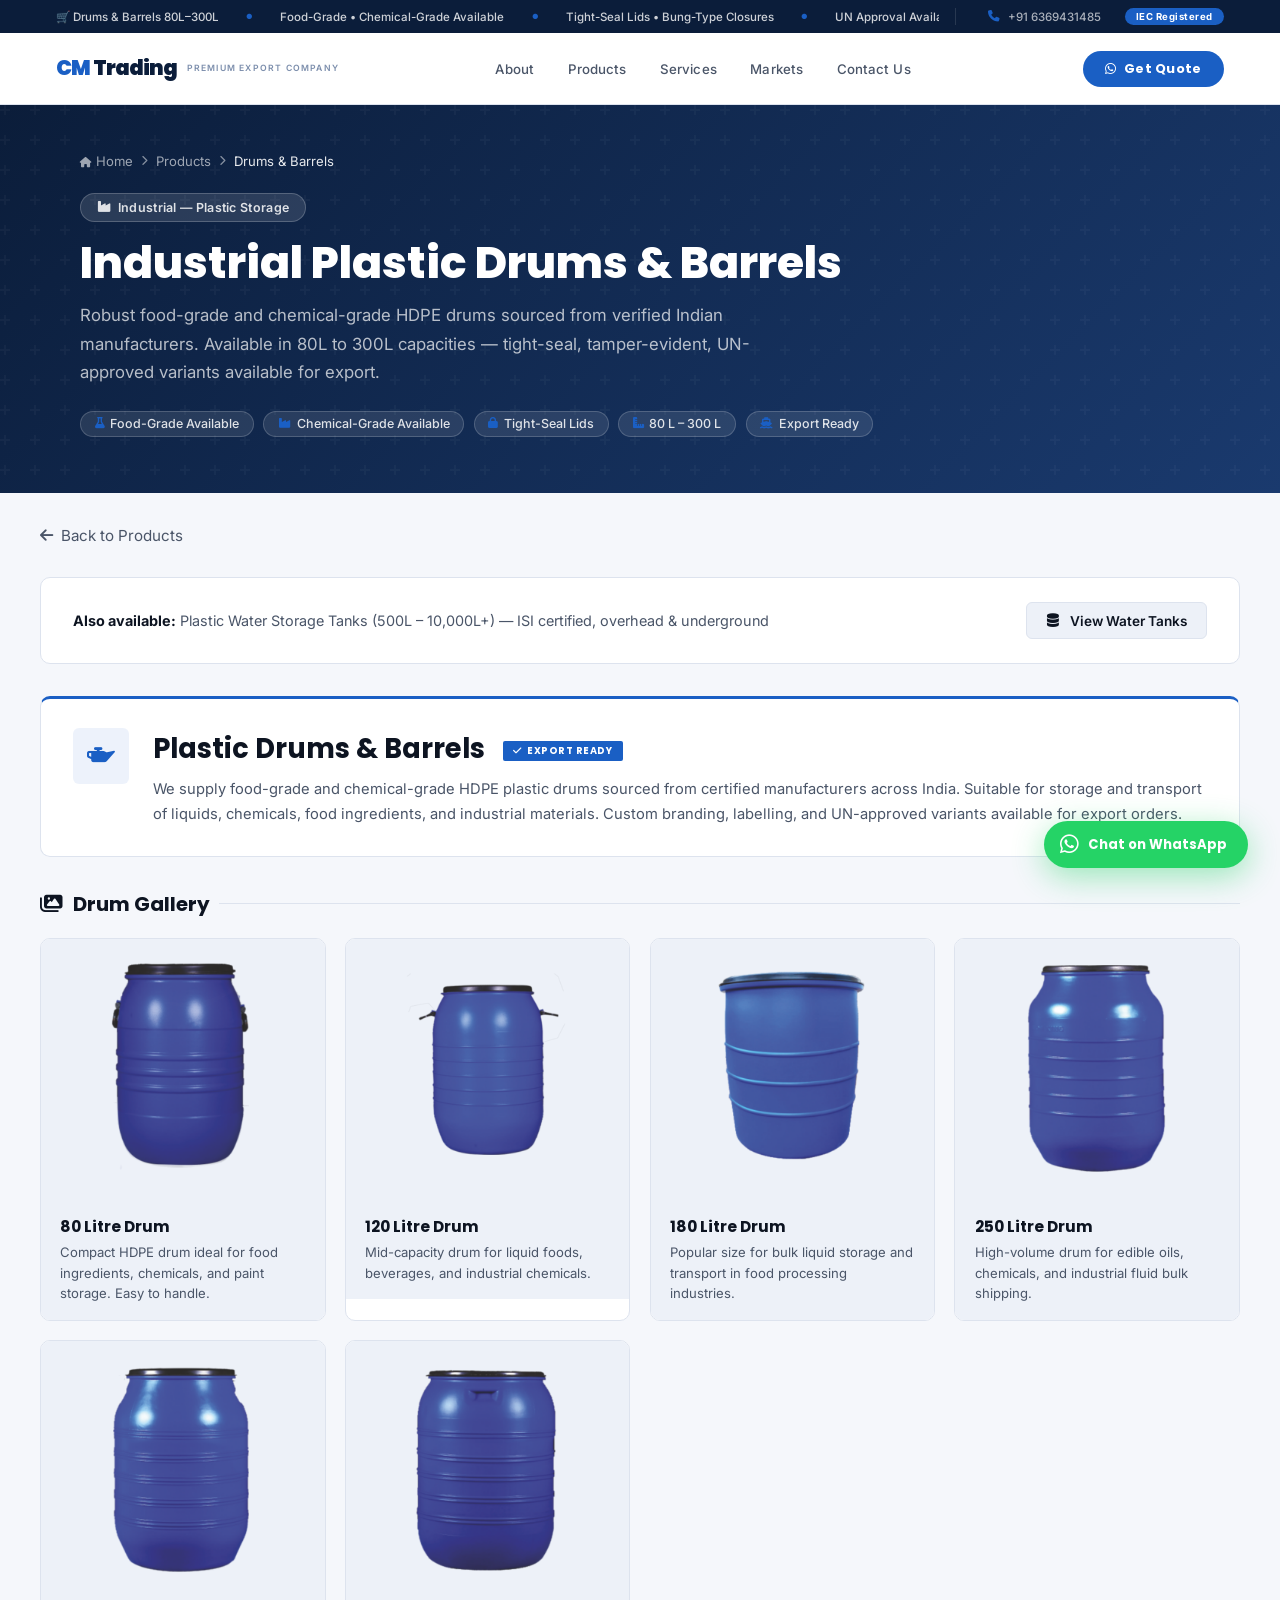
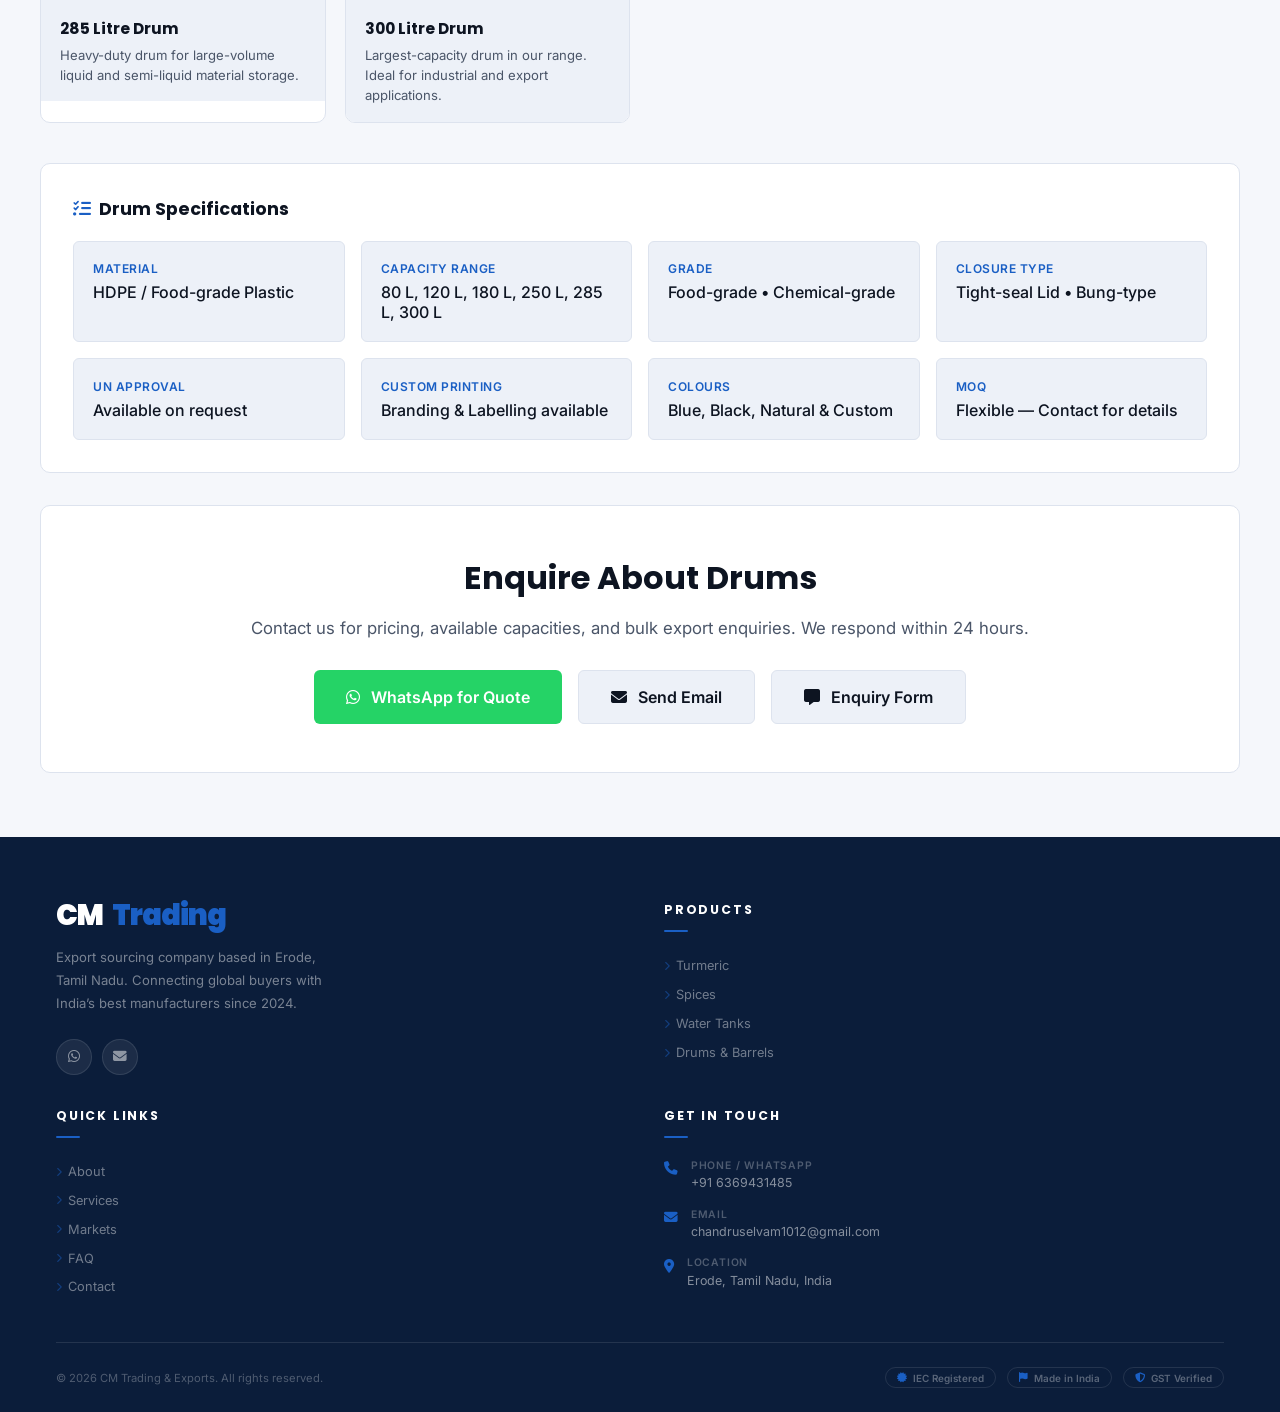
==== pages/drums.html @ 0c6bbfa0 "Add separate tanks.html and drums.html pages; fix product card navigation" ====
<!DOCTYPE html>
<html lang="en">
<head>
    <meta charset="UTF-8">
    <meta name="viewport" content="width=device-width, initial-scale=1.0">
    <title>Industrial Plastic Drums &amp; Barrels — CM Trading &amp; Exports</title>
    <meta name="description" content="Industrial plastic drums and barrels from India. Food-grade and chemical-grade HDPE drums, 80L to 300L. Tight-seal lids, custom branding, bulk export.">
    <meta name="keywords" content="plastic drums india, industrial barrels export, food grade drums, HDPE drums india, 200 litre drum, plastic barrel export">
    <meta name="robots" content="index, follow">
    <link rel="canonical" href="https://exports-portfolio.vercel.app/pages/drums.html">
    <meta property="og:type" content="product">
    <meta property="og:title" content="Industrial Plastic Drums &amp; Barrels — CM Trading &amp; Exports">
    <meta property="og:description" content="Food-grade and chemical-grade plastic drums 80L–300L. Tight-seal, UN-approved available. Bulk export from India.">
    <link rel="icon" type="image/svg+xml" href="../assets/icons/favicon.svg">
    <link rel="manifest" href="../config/manifest.json">
    <link rel="stylesheet" href="../css/style.css">
    <link rel="preconnect" href="https://fonts.googleapis.com">
    <link rel="preconnect" href="https://fonts.gstatic.com" crossorigin>
    <link href="https://fonts.googleapis.com/css2?family=Poppins:wght@300;400;500;600;700;800;900&family=Inter:wght@300;400;500;600&display=swap" rel="stylesheet">
    <link rel="stylesheet" href="https://cdnjs.cloudflare.com/ajax/libs/font-awesome/6.4.0/css/all.min.css">
    <meta name="theme-color" content="#0B1D3A">
    <link rel="stylesheet" href="../css/product-page.css">
    <style>
        .product-page{min-height:100vh;background:var(--bg);padding:2rem}
        .product-content{max-width:1200px;margin:0 auto}
        .back-link{display:inline-flex;align-items:center;gap:.5rem;color:var(--grey-1);text-decoration:none;font-size:.95rem;margin-bottom:2rem;transition:color .2s}
        .back-link:hover{color:var(--saffron);transform:translateX(-5px)}
        .product-section-header{display:flex;align-items:flex-start;gap:1.5rem;margin-bottom:2rem;padding:1.8rem 2rem;background:var(--bg-card);border:1px solid var(--border);border-top:3px solid var(--saffron);border-radius:var(--radius)}
        .psh-icon{width:56px;height:56px;background:var(--saffron-soft);border-radius:var(--radius-sm);display:flex;align-items:center;justify-content:center;font-size:1.4rem;color:var(--saffron);flex-shrink:0}
        .psh-body h2{font-family:var(--font-head);font-size:1.7rem;font-weight:700;color:var(--dark);margin-bottom:.4rem}
        .psh-body p{color:var(--grey-1);font-size:.92rem;line-height:1.7;margin:0}
        .psh-badge{display:inline-flex;align-items:center;gap:.35rem;background:var(--saffron);color:#fff;font-size:.6rem;font-weight:700;padding:.2rem .65rem;border-radius:2px;text-transform:uppercase;letter-spacing:.5px;margin-left:.75rem;vertical-align:middle}
        .gallery-title{font-family:var(--font-head);font-size:1.25rem;font-weight:700;color:var(--dark);margin-bottom:1.2rem;display:flex;align-items:center;gap:.6rem}
        .gallery-title::after{content:'';flex:1;height:1px;background:var(--border)}
        .gallery-grid{display:grid;grid-template-columns:repeat(auto-fill,minmax(260px,1fr));gap:1.2rem;margin-bottom:2.5rem}
        .gallery-item{background:var(--bg-card);border:1px solid var(--border);border-radius:var(--radius);overflow:hidden;transition:transform .2s,border-color .2s,box-shadow .2s}
        .gallery-item:hover{transform:translateY(-5px);border-color:var(--saffron);box-shadow:0 10px 30px rgba(26,95,196,.1)}
        .gallery-item img{width:100%;height:260px;object-fit:contain;display:block;background:var(--bg-alt);padding:1rem}
        .gallery-caption{padding:1rem 1.2rem;background:var(--bg-alt)}
        .gallery-caption h3{font-family:var(--font-head);font-size:.97rem;color:var(--dark);margin-bottom:.3rem}
        .gallery-caption p{color:var(--grey-1);font-size:.82rem;line-height:1.55}
        .product-specifications{background:var(--bg-card);border:1px solid var(--border);border-radius:var(--radius);padding:2rem;margin-bottom:2rem}
        .product-specifications h3{font-family:var(--font-head);font-size:1.1rem;font-weight:700;color:var(--dark);margin-bottom:1.2rem;display:flex;align-items:center;gap:.5rem}
        .product-specifications h3 i{color:var(--saffron)}
        .specs-grid{display:grid;grid-template-columns:repeat(auto-fit,minmax(220px,1fr));gap:1rem}
        .spec-item{background:var(--bg-alt);padding:1.2rem;border-radius:var(--radius-sm);border:1px solid var(--border)}
        .spec-item h4{color:var(--saffron);font-size:.75rem;text-transform:uppercase;letter-spacing:.5px;margin-bottom:.4rem;font-weight:600}
        .spec-item p{color:var(--dark);font-size:1rem;font-weight:500}
        .cta-section{text-align:center;padding:3rem 2rem;background:var(--bg-card);border:1px solid var(--border);border-radius:var(--radius);margin-bottom:2rem}
        .cta-section h2{font-family:var(--font-head);font-size:2rem;color:var(--dark);margin-bottom:1rem}
        .cta-section p{color:var(--grey-1);font-size:1.05rem;margin-bottom:2rem}
        .cta-buttons{display:flex;gap:1rem;justify-content:center;flex-wrap:wrap}
        .cta-btn{display:inline-flex;align-items:center;gap:.7rem;padding:1rem 2rem;border-radius:var(--radius-sm);font-weight:600;text-decoration:none;transition:all .2s;font-size:1rem}
        .cta-btn-primary{background:var(--wa-green);color:#fff}
        .cta-btn-primary:hover{background:#1eb553;transform:translateY(-2px);box-shadow:0 10px 25px rgba(37,211,102,.3)}
        .cta-btn-secondary{background:var(--bg-alt);color:var(--dark);border:1px solid var(--border)}
        .cta-btn-secondary:hover{border-color:var(--saffron);color:var(--saffron);transform:translateY(-2px)}
        .also-see{background:var(--bg-card);border:1px solid var(--border);border-radius:var(--radius);padding:1.5rem 2rem;margin-bottom:2rem;display:flex;align-items:center;justify-content:space-between;gap:1rem;flex-wrap:wrap}
        .also-see p{margin:0;color:var(--grey-1);font-size:.9rem}
        .also-see strong{color:var(--dark)}
        @media(max-width:768px){.product-page{padding:1.5rem}.gallery-grid{grid-template-columns:1fr 1fr}.product-section-header{flex-direction:column;gap:1rem;padding:1.4rem}.psh-body h2{font-size:1.4rem}.cta-buttons{flex-direction:column}.cta-btn{justify-content:center}}
        @media(max-width:480px){.product-page{padding:1rem}.gallery-grid{grid-template-columns:1fr}}
    </style>
</head>
<body>
    <!-- ANNOUNCEMENT BAR -->
    <div class="announce-bar">
        <div class="announce-ticker">
            <div class="announce-ticker-inner">
                <span>&#128722; Drums &amp; Barrels 80L&ndash;300L</span><span class="announce-dot">&#9679;</span>
                <span>Food-Grade &bull; Chemical-Grade Available</span><span class="announce-dot">&#9679;</span>
                <span>Tight-Seal Lids &bull; Bung-Type Closures</span><span class="announce-dot">&#9679;</span>
                <span>UN Approval Available</span><span class="announce-dot">&#9679;</span>
                <span>Custom Branding &bull; Bulk Export</span><span class="announce-dot">&#9679;</span>
                <span>Flexible MOQ</span><span class="announce-dot">&#9679;</span>
                <span>&#128722; Drums &amp; Barrels 80L&ndash;300L</span><span class="announce-dot">&#9679;</span>
                <span>Food-Grade &bull; Chemical-Grade Available</span><span class="announce-dot">&#9679;</span>
                <span>Tight-Seal Lids &bull; Bung-Type Closures</span><span class="announce-dot">&#9679;</span>
                <span>UN Approval Available</span><span class="announce-dot">&#9679;</span>
                <span>Custom Branding &bull; Bulk Export</span><span class="announce-dot">&#9679;</span>
                <span>Flexible MOQ</span><span class="announce-dot">&#9679;</span>
            </div>
        </div>
        <div class="announce-right">
            <span class="announce-contact"><i class="fas fa-phone"></i> +91 6369431485</span>
            <span class="announce-iec">IEC Registered</span>
        </div>
    </div>

    <!-- SITE HEADER -->
    <header class="site-header" id="siteHeader">
        <a href="../index.html" class="header-logo">
            <div class="logo-mark">
                <span class="logo-text-main">CM</span><span class="logo-text-accent">&nbsp;Trading</span>
            </div>
            <span class="logo-tag">Premium Export Company</span>
        </a>
        <nav class="header-nav">
            <a href="../index.html#about">About</a>
            <a href="../index.html#products" class="active">Products</a>
            <a href="../index.html#services">Services</a>
            <a href="../index.html#markets">Markets</a>
            <a href="../index.html#contact">Contact Us</a>
        </nav>
        <div style="display:flex;align-items:center;gap:.75rem">
            <a href="https://wa.me/916369431485" target="_blank" rel="noopener" class="header-cta">
                <i class="fab fa-whatsapp"></i> Get Quote
            </a>
            <button class="mobile-nav-toggle" id="mobileNavToggle" aria-label="Toggle navigation">
                <span></span><span></span><span></span>
            </button>
        </div>
    </header>
    <nav class="mobile-nav-drawer" id="mobileNavDrawer">
        <a href="../index.html#about">About</a>
        <a href="../index.html#products">Products</a>
        <a href="../index.html#services">Services</a>
        <a href="../index.html#markets">Markets</a>
        <a href="../index.html#contact">Contact Us</a>
    </nav>

    <!-- PAGE HEADER BANNER -->
    <div class="pp-header">
        <div class="pp-breadcrumb">
            <a href="../index.html"><i class="fas fa-home"></i> Home</a>
            <i class="fas fa-chevron-right"></i>
            <a href="../index.html#products">Products</a>
            <i class="fas fa-chevron-right"></i>
            <span>Drums &amp; Barrels</span>
        </div>
        <div class="pp-hero-inner">
            <div class="pp-category-tag"><i class="fas fa-industry"></i> Industrial &mdash; Plastic Storage</div>
            <h1 class="pp-title">Industrial Plastic Drums &amp; Barrels</h1>
            <p class="pp-subtitle">Robust food-grade and chemical-grade HDPE drums sourced from verified Indian manufacturers. Available in 80L to 300L capacities &mdash; tight-seal, tamper-evident, UN-approved variants available for export.</p>
            <div class="pp-meta-row">
                <span class="pp-meta-chip"><i class="fas fa-flask"></i> Food-Grade Available</span>
                <span class="pp-meta-chip"><i class="fas fa-industry"></i> Chemical-Grade Available</span>
                <span class="pp-meta-chip"><i class="fas fa-lock"></i> Tight-Seal Lids</span>
                <span class="pp-meta-chip"><i class="fas fa-ruler-combined"></i> 80 L &ndash; 300 L</span>
                <span class="pp-meta-chip"><i class="fas fa-ship"></i> Export Ready</span>
            </div>
        </div>
    </div>

    <div class="product-page">
        <div class="product-content">

            <a href="../index.html#products" class="back-link">
                <i class="fas fa-arrow-left"></i> Back to Products
            </a>

            <!-- Also see Tanks -->
            <div class="also-see">
                <p><strong>Also available:</strong> Plastic Water Storage Tanks (500L &ndash; 10,000L+) &mdash; ISI certified, overhead &amp; underground</p>
                <a href="tanks.html" class="cta-btn cta-btn-secondary" style="padding:.6rem 1.2rem;font-size:.85rem">
                    <i class="fas fa-database"></i> View Water Tanks
                </a>
            </div>

            <div class="product-section-header">
                <div class="psh-icon"><i class="fas fa-oil-can"></i></div>
                <div class="psh-body">
                    <h2>Plastic Drums &amp; Barrels <span class="psh-badge"><i class="fas fa-check"></i> Export Ready</span></h2>
                    <p>We supply food-grade and chemical-grade HDPE plastic drums sourced from certified manufacturers across India. Suitable for storage and transport of liquids, chemicals, food ingredients, and industrial materials. Custom branding, labelling, and UN-approved variants available for export orders.</p>
                </div>
            </div>

            <h3 class="gallery-title"><i class="fas fa-images"></i> Drum Gallery</h3>
            <div class="gallery-grid">
                <div class="gallery-item">
                    <img src="../images/Drums%20%26%20Tanks/Drums%20%26%20Barrels/80ltr%20d.png" alt="80 Litre Plastic Drum" loading="lazy">
                    <div class="gallery-caption">
                        <h3>80 Litre Drum</h3>
                        <p>Compact HDPE drum ideal for food ingredients, chemicals, and paint storage. Easy to handle.</p>
                    </div>
                </div>
                <div class="gallery-item">
                    <img src="../images/Drums%20%26%20Tanks/Drums%20%26%20Barrels/120%20ltr%20d.png" alt="120 Litre Plastic Drum" loading="lazy">
                    <div class="gallery-caption">
                        <h3>120 Litre Drum</h3>
                        <p>Mid-capacity drum for liquid foods, beverages, and industrial chemicals.</p>
                    </div>
                </div>
                <div class="gallery-item">
                    <img src="../images/Drums%20%26%20Tanks/Drums%20%26%20Barrels/180%20ltr%20d.png" alt="180 Litre Plastic Drum" loading="lazy">
                    <div class="gallery-caption">
                        <h3>180 Litre Drum</h3>
                        <p>Popular size for bulk liquid storage and transport in food processing industries.</p>
                    </div>
                </div>
                <div class="gallery-item">
                    <img src="../images/Drums%20%26%20Tanks/Drums%20%26%20Barrels/250%20ltr%20drum.png" alt="250 Litre Plastic Drum" loading="lazy">
                    <div class="gallery-caption">
                        <h3>250 Litre Drum</h3>
                        <p>High-volume drum for edible oils, chemicals, and industrial fluid bulk shipping.</p>
                    </div>
                </div>
                <div class="gallery-item">
                    <img src="../images/Drums%20%26%20Tanks/Drums%20%26%20Barrels/285%20ltr%20d.png" alt="285 Litre Plastic Drum" loading="lazy">
                    <div class="gallery-caption">
                        <h3>285 Litre Drum</h3>
                        <p>Heavy-duty drum for large-volume liquid and semi-liquid material storage.</p>
                    </div>
                </div>
                <div class="gallery-item">
                    <img src="../images/Drums%20%26%20Tanks/Drums%20%26%20Barrels/300%20ltr%20d.png" alt="300 Litre Plastic Drum" loading="lazy">
                    <div class="gallery-caption">
                        <h3>300 Litre Drum</h3>
                        <p>Largest-capacity drum in our range. Ideal for industrial and export applications.</p>
                    </div>
                </div>
            </div>

            <div class="product-specifications">
                <h3><i class="fas fa-list-check"></i> Drum Specifications</h3>
                <div class="specs-grid">
                    <div class="spec-item"><h4>Material</h4><p>HDPE / Food-grade Plastic</p></div>
                    <div class="spec-item"><h4>Capacity Range</h4><p>80 L, 120 L, 180 L, 250 L, 285 L, 300 L</p></div>
                    <div class="spec-item"><h4>Grade</h4><p>Food-grade &bull; Chemical-grade</p></div>
                    <div class="spec-item"><h4>Closure Type</h4><p>Tight-seal Lid &bull; Bung-type</p></div>
                    <div class="spec-item"><h4>UN Approval</h4><p>Available on request</p></div>
                    <div class="spec-item"><h4>Custom Printing</h4><p>Branding &amp; Labelling available</p></div>
                    <div class="spec-item"><h4>Colours</h4><p>Blue, Black, Natural &amp; Custom</p></div>
                    <div class="spec-item"><h4>MOQ</h4><p>Flexible &mdash; Contact for details</p></div>
                </div>
            </div>

            <div class="cta-section">
                <h2>Enquire About Drums</h2>
                <p>Contact us for pricing, available capacities, and bulk export enquiries. We respond within 24 hours.</p>
                <div class="cta-buttons">
                    <a href="https://wa.me/916369431485?text=Hi%2C%20I%20am%20interested%20in%20Plastic%20Drums%20%26%20Barrels.%20Please%20share%20pricing%20and%20details." target="_blank" rel="noopener" class="cta-btn cta-btn-primary">
                        <i class="fab fa-whatsapp"></i> WhatsApp for Quote
                    </a>
                    <a href="mailto:chandruselvam1012@gmail.com?subject=Drums%20%26%20Barrels%20Enquiry%20-%20CM%20Trading" class="cta-btn cta-btn-secondary">
                        <i class="fas fa-envelope"></i> Send Email
                    </a>
                    <a href="../index.html#contact" class="cta-btn cta-btn-secondary">
                        <i class="fas fa-comment-alt"></i> Enquiry Form
                    </a>
                </div>
            </div>

        </div>
    </div>

    <!-- FOOTER -->
    <footer class="main-footer">
        <div class="footer-top">
            <div class="footer-brand">
                <div class="footer-logo-mark"><span class="footer-logo-main">CM</span><span class="footer-logo-accent">&nbsp;Trading</span></div>
                <p class="footer-tagline">Export sourcing company based in Erode, Tamil Nadu. Connecting global buyers with India&rsquo;s best manufacturers since 2024.</p>
                <div class="footer-social">
                    <a href="https://wa.me/916369431485" target="_blank" rel="noopener" aria-label="WhatsApp"><i class="fab fa-whatsapp"></i></a>
                    <a href="mailto:chandruselvam1012@gmail.com" aria-label="Email"><i class="fas fa-envelope"></i></a>
                </div>
            </div>
            <div class="footer-col">
                <h5>Products</h5>
                <ul>
                    <li><a href="turmeric.html"><i class="fas fa-chevron-right"></i> Turmeric</a></li>
                    <li><a href="spices.html"><i class="fas fa-chevron-right"></i> Spices</a></li>
                    <li><a href="tanks.html"><i class="fas fa-chevron-right"></i> Water Tanks</a></li>
                    <li><a href="drums.html"><i class="fas fa-chevron-right"></i> Drums &amp; Barrels</a></li>
                </ul>
            </div>
            <div class="footer-col">
                <h5>Quick Links</h5>
                <ul>
                    <li><a href="../index.html#about"><i class="fas fa-chevron-right"></i> About</a></li>
                    <li><a href="../index.html#services"><i class="fas fa-chevron-right"></i> Services</a></li>
                    <li><a href="../index.html#markets"><i class="fas fa-chevron-right"></i> Markets</a></li>
                    <li><a href="../index.html#faq"><i class="fas fa-chevron-right"></i> FAQ</a></li>
                    <li><a href="../index.html#contact"><i class="fas fa-chevron-right"></i> Contact</a></li>
                </ul>
            </div>
            <div class="footer-col">
                <h5>Get In Touch</h5>
                <div class="footer-contact-list">
                    <div class="footer-contact-item"><i class="fas fa-phone"></i><div><span>Phone / WhatsApp</span><a href="tel:+916369431485">+91 6369431485</a></div></div>
                    <div class="footer-contact-item"><i class="fas fa-envelope"></i><div><span>Email</span><a href="mailto:chandruselvam1012@gmail.com">chandruselvam1012@gmail.com</a></div></div>
                    <div class="footer-contact-item"><i class="fas fa-map-marker-alt"></i><div><span>Location</span><p>Erode, Tamil Nadu, India</p></div></div>
                </div>
            </div>
        </div>
        <div class="footer-bottom">
            <p class="footer-copy">&copy; 2026 CM Trading &amp; Exports. All rights reserved.</p>
            <div class="footer-badges">
                <span class="footer-badge"><i class="fas fa-certificate"></i> IEC Registered</span>
                <span class="footer-badge"><i class="fas fa-flag"></i> Made in India</span>
                <span class="footer-badge"><i class="fas fa-shield-alt"></i> GST Verified</span>
            </div>
        </div>
    </footer>

    <a href="https://wa.me/916369431485" class="wa-float" target="_blank" rel="noopener" aria-label="Chat on WhatsApp">
        <i class="fab fa-whatsapp"></i><span>Chat on WhatsApp</span>
    </a>
    <script src="../js/script.js"></script>
</body>
</html>
---- css/style.css ----
/*
   PROFESSIONAL EXPORTS THEME — CM Trading & Exports
   Royal Blue · Navy · Clean Gray · B2B Corporate Design
*/

/* --- VARIABLES --- */
:root {
  --saffron:        #1A5FC4;
  --saffron-lt:     #2670D8;
  --saffron-dim:    #1449A8;
  --saffron-soft:   rgba(26,95,196,0.08);
  --saffron-glow:   rgba(26,95,196,0.22);
  --green:          #046A38;
  --green-lt:       #0A8048;
  --green-dim:      #035830;
  --green-soft:     rgba(4,106,56,0.08);
  --green-glow:     rgba(4,106,56,0.22);
  --gold:           #9B6E15;
  --gold-dim:       #7D5810;
  --gold-soft:      rgba(155,110,21,0.09);
  --gold-glow:      rgba(155,110,21,0.22);
  --navy:           #0B1D3A;
  --wa-green:       #25D366;
  --bg:             #F5F7FB;
  --bg-alt:         #EDF1F8;
  --bg-card:        #FFFFFF;
  --bg-dark:        #0B1D3A;
  --bg-dark-alt:    #071428;
  --border:         #DDE3EE;
  --border-light:   #E8EDF7;
  --border-dark:    #C2CCDE;
  --dark:           #0D1421;
  --text:           #1E2A3A;
  --grey-1:         #4A5568;
  --grey-2:         #7C8EAC;
  --error:          #D94040;
  --font-head:      'Poppins', sans-serif;
  --font-body:      'Inter', sans-serif;
  --radius:         10px;
  --radius-sm:      6px;
  --radius-pill:    50px;
  --transition:     all 0.26s cubic-bezier(0.4,0,0.2,1);
  --header-h:       72px;
  --shadow-sm:      0 2px 12px rgba(0,0,0,0.05);
  --shadow:         0 6px 28px rgba(0,0,0,0.08);
  --shadow-lg:      0 18px 56px rgba(0,0,0,0.12);
}

/* --- RESET --- */
*,*::before,*::after{box-sizing:border-box;margin:0;padding:0}
html{scroll-behavior:smooth;-webkit-tap-highlight-color:rgba(26,95,196,.15)}
body{font-family:var(--font-body);background:var(--bg);color:var(--text);overflow-x:hidden;-webkit-font-smoothing:antialiased}
a{text-decoration:none;color:inherit}
ul{list-style:none}
img{max-width:100%;height:auto;display:block}
button{cursor:pointer;border:none;background:none}
::-webkit-scrollbar{width:6px}
::-webkit-scrollbar-track{background:var(--bg)}
::-webkit-scrollbar-thumb{background:var(--border-dark);border-radius:3px}
::-webkit-scrollbar-thumb:hover{background:var(--saffron)}
::selection{background:var(--saffron);color:#fff}

/* --- ANNOUNCEMENT BAR --- */
.announce-bar{
  background:var(--navy);color:rgba(255,255,255,.8);
  font-size:.72rem;font-weight:500;
  padding:.5rem 5rem;
  display:flex;justify-content:space-between;align-items:center;
  overflow:hidden;
}
.announce-ticker{display:flex;align-items:center;overflow:hidden;flex:1;white-space:nowrap}
.announce-ticker-inner{
  display:inline-flex;align-items:center;gap:1.5rem;
  animation:tickerScroll 38s linear infinite;
}
.announce-ticker-inner:hover{animation-play-state:paused}
@keyframes tickerScroll{0%{transform:translateX(0)}100%{transform:translateX(-50%)}}
.announce-dot{color:var(--saffron);font-size:.45rem;margin:0 .2rem}
.announce-right{
  display:flex;align-items:center;gap:1.5rem;flex-shrink:0;
  padding-left:2rem;border-left:1px solid rgba(255,255,255,.12);margin-left:1rem;
}
.announce-contact{display:flex;align-items:center;gap:.45rem;font-size:.72rem;color:rgba(255,255,255,.65)}
.announce-contact i{color:var(--saffron)}
.announce-iec{
  background:var(--saffron);color:#fff;font-size:.6rem;font-weight:700;
  padding:.2rem .7rem;border-radius:var(--radius-pill);letter-spacing:.5px;
}

/* --- SITE HEADER --- */
.site-header{
  position:sticky;top:0;z-index:1000;
  height:var(--header-h);
  background:rgba(255,255,255,.97);
  -webkit-backdrop-filter:blur(18px);
  backdrop-filter:blur(18px);
  border-bottom:1px solid var(--border);
  display:flex;align-items:center;justify-content:space-between;
  padding:0 5rem;
  transition:box-shadow .3s ease;
}
.site-header.scrolled{box-shadow:0 4px 24px rgba(0,0,0,.07)}
.header-logo{display:flex;align-items:center;gap:.6rem;text-decoration:none}
.logo-text-main{font-family:var(--font-head);font-weight:900;font-size:1.3rem;color:var(--saffron);letter-spacing:-1px;line-height:1}
.logo-text-accent{font-family:var(--font-head);font-weight:900;font-size:1.3rem;color:var(--navy);letter-spacing:-1px;line-height:1}
.logo-tag{font-size:.54rem;font-weight:600;letter-spacing:1.2px;text-transform:uppercase;color:var(--grey-2);display:block;margin-top:-1px}
.header-nav{display:flex;align-items:center;gap:.1rem}
.header-nav a{
  color:var(--grey-1);font-size:.83rem;font-weight:500;
  padding:.42rem 1rem;border-radius:var(--radius-pill);
  transition:var(--transition);letter-spacing:.1px;
}
.header-nav a:hover,.header-nav a.active{color:var(--saffron);background:var(--saffron-soft)}
.header-cta{
  background:var(--saffron);color:#fff;
  font-family:var(--font-head);font-weight:700;font-size:.8rem;
  padding:.55rem 1.4rem;border-radius:var(--radius-pill);
  display:inline-flex;align-items:center;gap:.45rem;
  transition:var(--transition);letter-spacing:.3px;white-space:nowrap;margin-left:1rem;
}
.header-cta:hover{background:var(--saffron-dim);transform:translateY(-2px);box-shadow:0 6px 18px var(--saffron-glow)}

/* Mobile toggle */
.mobile-nav-toggle{
  display:none;flex-direction:column;align-items:center;justify-content:center;
  gap:5px;width:40px;height:40px;
  background:var(--bg-alt);border:1px solid var(--border);border-radius:var(--radius-sm);
}
.mobile-nav-toggle span{display:block;width:20px;height:2px;background:var(--dark);border-radius:1px;transition:var(--transition)}
.mobile-nav-toggle.open span:nth-child(1){transform:translateY(7px) rotate(45deg)}
.mobile-nav-toggle.open span:nth-child(2){opacity:0}
.mobile-nav-toggle.open span:nth-child(3){transform:translateY(-7px) rotate(-45deg)}
.mobile-nav-drawer{
  display:none;position:fixed;
  top:var(--header-h);left:0;right:0;
  background:#fff;border-bottom:3px solid var(--saffron);
  padding:1.5rem 2rem;flex-direction:column;gap:.25rem;z-index:999;
  box-shadow:0 8px 32px rgba(0,0,0,.1);
}
.mobile-nav-drawer.open{display:flex}
.mobile-nav-drawer a{
  color:var(--grey-1);font-size:.95rem;font-weight:500;
  padding:.75rem .5rem;border-bottom:1px solid var(--border);transition:var(--transition);
}
.mobile-nav-drawer a:last-child{border-bottom:none}
.mobile-nav-drawer a:hover{color:var(--saffron);padding-left:1rem}

/* --- SECTION BASE --- */
.content-section{padding:4.5rem 5rem;border-bottom:1px solid var(--border)}
.section-label-row{display:flex;align-items:center;gap:.75rem;margin-bottom:.9rem}
.section-label-bar{width:36px;height:4px;background:var(--saffron);border-radius:2px;flex-shrink:0}
.section-label-bar-sm{width:16px;height:4px;background:var(--saffron);opacity:.5;border-radius:2px;flex-shrink:0}
.section-label-text{font-size:.63rem;font-weight:700;letter-spacing:3px;text-transform:uppercase;color:var(--saffron)}
.content-title{font-family:var(--font-head);font-size:2.8rem;font-weight:800;color:var(--dark);letter-spacing:-.5px;line-height:1.1;margin-bottom:.65rem}
.content-subtitle{font-size:.95rem;color:var(--grey-1);margin-bottom:2rem;line-height:1.8}
.content-subtitle strong{color:var(--green)}
.btn-primary{
  background:var(--saffron);color:#fff;font-family:var(--font-head);font-weight:700;font-size:.87rem;
  padding:.88rem 2rem;border-radius:var(--radius-pill);
  display:inline-flex;align-items:center;gap:.5rem;
  transition:var(--transition);box-shadow:0 4px 18px var(--saffron-glow);
}
.btn-primary:hover{background:var(--saffron-dim);transform:translateY(-2px);box-shadow:0 10px 28px var(--saffron-glow)}
.btn-secondary{
  background:transparent;color:var(--grey-1);font-weight:600;font-size:.87rem;
  padding:.88rem 2rem;border-radius:var(--radius-pill);border:2px solid var(--border);
  display:inline-flex;align-items:center;gap:.5rem;transition:var(--transition);
}
.btn-secondary:hover{border-color:var(--saffron);color:var(--saffron)}
.btn-wa{
  background:var(--wa-green);color:#fff;font-family:var(--font-head);font-weight:700;font-size:.87rem;
  padding:.88rem 2rem;border-radius:var(--radius-pill);
  display:inline-flex;align-items:center;gap:.5rem;
  transition:var(--transition);box-shadow:0 4px 18px rgba(37,211,102,.3);
}
.btn-wa:hover{background:#1eba58;transform:translateY(-2px);box-shadow:0 10px 28px rgba(37,211,102,.4)}

/* --- HERO --- */
.hero-section{
  position:relative;min-height:calc(88vh - var(--header-h));
  display:flex;align-items:center;overflow:hidden;
  background:var(--navy);padding:5rem 5rem;
}
.hero-section::before{
  content:'';position:absolute;
  top:0;right:0;width:48%;height:100%;
  background:linear-gradient(155deg,rgba(26,95,196,.1) 0%,rgba(4,106,56,.15) 100%);
  clip-path:polygon(12% 0,100% 0,100% 100%,0 100%);
  z-index:0;
}
.hero-section::after{
  content:'';position:absolute;
  left:0;top:0;bottom:0;width:4px;
  background:linear-gradient(to bottom,var(--saffron),rgba(26,95,196,.2),var(--green));
  z-index:1;
}
.hero-grid-bg{
  position:absolute;inset:0;
  background-image:
    linear-gradient(rgba(255,255,255,.02) 1px,transparent 1px),
    linear-gradient(90deg,rgba(255,255,255,.02) 1px,transparent 1px);
  background-size:60px 60px;
  pointer-events:none;z-index:0;
}
.hero-inner{position:relative;z-index:2;flex:1;max-width:640px}
.hero-eyebrow{
  font-size:.7rem;font-weight:700;letter-spacing:4px;text-transform:uppercase;
  color:rgba(26,95,196,.9);margin-bottom:1.2rem;
  display:flex;align-items:center;gap:.7rem;
}
.hero-eyebrow::before{content:'';display:inline-block;width:26px;height:2px;background:var(--saffron);border-radius:1px}
.hero-title{
  font-family:var(--font-head);font-size:3.8rem;font-weight:900;
  color:#fff;line-height:1.06;letter-spacing:-2px;margin-bottom:1.8rem;
}
.hero-title-accent{font-style:normal;color:var(--saffron);display:block}
.typed-cursor{display:inline-block;color:var(--saffron);font-weight:300;margin-left:2px;animation:cursorBlink .75s step-end infinite}
@keyframes cursorBlink{0%,100%{opacity:1}50%{opacity:0}}
.hero-desc{font-size:1rem;color:rgba(255,255,255,.7);line-height:1.9;margin-bottom:2rem;max-width:520px}
.hero-chips{display:flex;flex-wrap:wrap;gap:.55rem;margin-bottom:2.5rem}
.chip{
  background:rgba(255,255,255,.07);border:1px solid rgba(255,255,255,.15);
  color:rgba(255,255,255,.8);font-size:.74rem;font-weight:500;
  padding:.42rem 1rem;border-radius:var(--radius-pill);
  display:flex;align-items:center;gap:.4rem;transition:var(--transition);
}
.chip:hover{background:rgba(26,95,196,.2);border-color:var(--saffron);color:#fff}
.chip i{font-size:.68rem;color:var(--saffron)}
.hero-actions{display:flex;gap:1rem;flex-wrap:wrap;align-items:center;margin-bottom:2rem}
.hero-actions .btn-primary{background:var(--saffron);box-shadow:0 4px 18px var(--saffron-glow)}
.hero-actions .btn-primary:hover{background:var(--saffron-dim)}
.hero-trust{display:flex;flex-wrap:wrap;gap:.6rem;padding-top:2rem;border-top:1px solid rgba(255,255,255,.1)}
.trust-badge{
  display:flex;align-items:center;gap:.45rem;
  background:rgba(255,255,255,.06);border:1px solid rgba(255,255,255,.12);
  border-radius:var(--radius-sm);padding:.45rem .85rem;
  font-size:.7rem;color:rgba(255,255,255,.65);font-weight:500;
  transition:var(--transition);
}
.trust-badge:hover{background:rgba(26,95,196,.15);border-color:rgba(26,95,196,.3);color:rgba(255,255,255,.9)}
.trust-badge i{color:var(--saffron);font-size:.75rem}
.hero-side{
  position:relative;z-index:2;flex-shrink:0;
  display:flex;flex-direction:column;gap:1.2rem;margin-left:auto;padding-left:4rem;
}
.hero-stat-card{
  background:rgba(255,255,255,.05);border:1.5px solid rgba(255,255,255,.1);
  border-left:3px solid var(--saffron);border-radius:var(--radius);
  padding:1.3rem 1.8rem;display:flex;align-items:center;gap:1.2rem;
  min-width:230px;
  animation:floatCard 4s ease-in-out infinite;
  -webkit-backdrop-filter:blur(8px);
  backdrop-filter:blur(8px);
}
.hero-stat-card:nth-child(2){animation-delay:1.4s;border-left-color:#4BB87B}
.hero-stat-card:nth-child(3){animation-delay:2.8s;border-left-color:var(--gold)}
@keyframes floatCard{0%,100%{transform:translateY(0)}50%{transform:translateY(-8px)}}
.hero-stat-icon{
  width:46px;height:46px;background:rgba(26,95,196,.15);border-radius:var(--radius-sm);
  display:flex;align-items:center;justify-content:center;
  font-size:1.15rem;color:var(--saffron);flex-shrink:0;
}
.hero-stat-card:nth-child(2) .hero-stat-icon{background:rgba(4,106,56,.15);color:#4BB87B}
.hero-stat-card:nth-child(3) .hero-stat-icon{background:rgba(201,139,10,.15);color:var(--gold)}
.hero-stat-card strong{display:block;font-family:var(--font-head);font-size:1.6rem;font-weight:900;color:#fff;line-height:1;margin-bottom:.2rem}
.hero-stat-card span{color:rgba(255,255,255,.5);font-size:.72rem}

/* --- STATS BAR --- */
.stats-section{padding:0;background:var(--saffron);border-bottom:none}
.stats-grid{display:grid;grid-template-columns:repeat(4,1fr)}
.stat-item{
  padding:2.5rem 1.5rem;text-align:center;
  border-right:1px solid rgba(255,255,255,.2);position:relative;transition:var(--transition);
}
.stat-item:last-child{border-right:none}
.stat-item:hover{background:rgba(0,0,0,.1)}
.stat-item::after{
  content:'';position:absolute;bottom:0;left:15%;right:15%;height:3px;
  background:rgba(255,255,255,.4);transform:scaleX(0);transform-origin:center;
  transition:transform .4s ease;border-radius:2px;
}
.stat-item:hover::after{transform:scaleX(1)}
.stat-val{display:flex;align-items:flex-start;justify-content:center;margin-bottom:.7rem}
.stat-number{font-family:var(--font-head);font-size:3.8rem;font-weight:900;color:#fff;letter-spacing:-3px;line-height:1}
.stat-suffix{font-family:var(--font-head);font-size:2rem;font-weight:700;color:rgba(255,255,255,.8);margin-top:.5rem}
.stat-label{font-size:.72rem;color:rgba(255,255,255,.75);text-transform:uppercase;letter-spacing:1.5px;font-weight:600}

/* --- TRUST STRIP --- */
.trust-strip{
  padding:1.6rem 5rem;background:var(--bg-card);
  border-bottom:1px solid var(--border);
  display:flex;align-items:center;justify-content:center;
  gap:0;flex-wrap:wrap;
}
.trust-item{
  display:flex;align-items:center;gap:.65rem;
  padding:.5rem 2rem;border-right:1px solid var(--border);
  font-size:.76rem;font-weight:600;color:var(--grey-1);
  transition:var(--transition);white-space:nowrap;
}
.trust-item:last-child{border-right:none}
.trust-item:hover{color:var(--saffron)}
.trust-item i{color:var(--saffron);font-size:.9rem}

/* --- ABOUT --- */
.about-section{background:var(--bg)}
.about-grid{display:grid;grid-template-columns:1fr 380px;gap:4rem;margin-top:2.5rem;align-items:start}
.about-lead{font-size:1.05rem;line-height:1.95;color:var(--grey-1);margin-bottom:1.3rem}
.about-lead strong{color:var(--saffron)}
.about-body{font-size:.95rem;line-height:1.9;color:var(--grey-1);margin-bottom:2rem}
.about-body strong{color:var(--dark)}
.about-tags{display:flex;flex-wrap:wrap;gap:.5rem}
.about-tags span{
  background:var(--saffron-soft);border:1.5px solid rgba(26,95,196,.2);
  color:var(--saffron);font-size:.72rem;font-weight:600;
  padding:.34rem 1rem;border-radius:var(--radius-pill);transition:var(--transition);
}
.about-tags span:hover{background:var(--saffron);color:#fff}
.about-cards-col{display:grid;grid-template-columns:1fr 1fr;gap:.9rem}
.about-card{
  background:var(--bg-card);border:1.5px solid var(--border);
  border-top:3px solid transparent;border-radius:var(--radius);
  padding:1.4rem;transition:var(--transition);box-shadow:var(--shadow-sm);
}
.about-card:hover{border-top-color:var(--saffron);box-shadow:var(--shadow);transform:translateY(-3px)}
.about-card-icon{font-size:1.35rem;color:var(--saffron);margin-bottom:.85rem}
.about-card h4{font-family:var(--font-head);font-size:.72rem;font-weight:700;color:var(--dark);margin-bottom:.4rem;text-transform:uppercase;letter-spacing:.8px}
.about-card p{font-size:.78rem;color:var(--grey-1);line-height:1.6}
.about-card p strong{color:var(--dark)}
.about-card small{font-size:.68rem;color:var(--grey-2);display:block;margin-top:.3rem}

/* --- WHY CHOOSE US --- */
.why-section{
  padding:4.5rem 5rem;background:var(--navy);
  border-bottom:1px solid rgba(255,255,255,.06);
}
.why-section .section-label-text{color:var(--saffron)}
.why-section .section-label-bar{background:var(--saffron)}
.why-section .content-title{color:#fff}
.why-section .content-subtitle{color:rgba(255,255,255,.5)}
.why-section .content-subtitle strong{color:var(--saffron)}
.why-grid{display:grid;grid-template-columns:repeat(4,1fr);gap:1.4rem;margin-top:2.5rem}
.why-card{
  background:rgba(255,255,255,.04);border:1px solid rgba(255,255,255,.1);
  border-radius:var(--radius);padding:2rem 1.6rem;
  transition:var(--transition);position:relative;overflow:hidden;text-align:center;
}
.why-card:hover{background:rgba(26,95,196,.1);border-color:rgba(26,95,196,.3);transform:translateY(-4px)}
.why-card::before{
  content:'';position:absolute;top:0;left:0;right:0;height:3px;
  background:var(--saffron);transform:scaleX(0);transform-origin:center;transition:transform .35s ease;
}
.why-card:hover::before{transform:scaleX(1)}
.why-icon{
  width:56px;height:56px;border-radius:50%;
  background:rgba(26,95,196,.12);border:1.5px solid rgba(26,95,196,.22);
  display:flex;align-items:center;justify-content:center;
  font-size:1.3rem;color:var(--saffron);margin:0 auto 1.2rem;transition:var(--transition);
}
.why-card:hover .why-icon{background:var(--saffron);color:#fff;border-color:var(--saffron)}
.why-card h3{font-family:var(--font-head);font-size:.98rem;font-weight:700;color:#fff;margin-bottom:.65rem}
.why-card p{font-size:.82rem;color:rgba(255,255,255,.5);line-height:1.75}

/* --- PRODUCTS --- */
.products-section{background:var(--bg-alt)}
.products-row{display:grid;grid-template-columns:repeat(2,1fr);gap:1.8rem;margin-top:2.5rem}
.product-card{
  background:var(--bg-card);border:1.5px solid var(--border);
  border-radius:var(--radius);overflow:hidden;
  transition:var(--transition);text-decoration:none;color:inherit;
  display:block;position:relative;box-shadow:var(--shadow-sm);
}
.product-card:hover{border-color:var(--saffron);box-shadow:var(--shadow-lg);transform:translateY(-6px)}
.product-card-head{
  position:relative;height:220px;
  display:flex;align-items:center;justify-content:center;
  background-size:cover;background-position:center;overflow:hidden;
}
.product-card-head::before{
  content:'';position:absolute;inset:0;
  background:linear-gradient(180deg,rgba(0,0,0,.5) 0%,rgba(0,0,0,.25) 100%);
}
.spices-head{background:linear-gradient(135deg,#7A3406 0%,#CF6000 55%,#E88020 100%)}
.industrial-head{background:linear-gradient(135deg,#0E1F3D 0%,#1C3A6E 100%)}
.product-card-icon-big{font-size:3.5rem;color:rgba(255,255,255,.92);z-index:1;filter:drop-shadow(0 2px 10px rgba(0,0,0,.5))}
.product-badge{
  position:absolute;top:.9rem;right:.9rem;
  background:var(--saffron);color:#fff;
  font-size:.62rem;font-weight:700;padding:.28rem .8rem;border-radius:var(--radius-pill);
  display:flex;align-items:center;gap:.3rem;z-index:2;
}
.product-card::after{
  content:'';position:absolute;bottom:0;left:0;right:0;height:4px;
  background:linear-gradient(90deg,var(--saffron),var(--gold));
  transform:scaleX(0);transform-origin:left;transition:transform .35s ease;
}
.product-card:hover::after{transform:scaleX(1)}
.product-card-body{padding:1.6rem 1.8rem 2rem}
.product-card-body h3{font-family:var(--font-head);font-size:1.1rem;font-weight:700;color:var(--dark);margin-bottom:.5rem}
.product-origin{font-size:.72rem;color:var(--grey-1);margin-bottom:1.1rem;display:flex;align-items:center;gap:.4rem}
.product-origin i{color:var(--saffron);font-size:.63rem}
.product-list{display:flex;flex-direction:column;gap:.5rem}
.product-list li{font-size:.8rem;color:var(--grey-1);display:flex;align-items:center;gap:.5rem}
.product-list li i{color:var(--green);font-size:.62rem}
.product-view-details{
  margin-top:1.2rem;padding-top:1rem;border-top:1px solid var(--border);
  color:var(--saffron);font-weight:700;font-size:.83rem;
  display:flex;align-items:center;gap:.4rem;transition:var(--transition);
}
.product-card:hover .product-view-details{gap:.7rem}
.product-sub-section{margin-top:1rem;padding-top:1rem;border-top:1px solid var(--border)}
.product-sub-section:first-of-type{margin-top:.5rem;padding-top:0;border-top:none}
.product-sub-label{font-size:.71rem;font-weight:700;color:var(--dark);text-transform:uppercase;letter-spacing:.8px;display:flex;align-items:center;gap:.45rem;margin-bottom:.65rem}
.product-sub-label i{color:var(--saffron)}
.product-badge-sm{background:var(--saffron);color:#fff;font-size:.55rem;font-weight:700;padding:.18rem .55rem;border-radius:var(--radius-pill);display:inline-flex;align-items:center;gap:.25rem;margin-left:auto}
.product-sub-grid{display:grid;grid-template-columns:repeat(2,1fr);gap:.9rem;margin-top:.5rem}

/* Clickable sub-section links */
.product-sub-link{display:block;text-decoration:none;color:inherit;cursor:pointer;border-radius:var(--radius-sm);transition:background .18s}
.product-sub-link:hover{background:var(--bg-alt)}
.product-sub-link:hover .product-sub-label{color:var(--saffron)}
.product-sub-arrow{margin-left:auto !important;font-size:.62rem !important;color:var(--saffron) !important;opacity:0;transform:translateX(-5px);transition:opacity .18s,transform .18s}
.product-sub-link:hover .product-sub-arrow{opacity:1;transform:translateX(0)}
/* Card is now a div — keep border/shadow hover but remove pointer cursor */
.product-card{cursor:default}

/* --- SERVICES --- */
.services-section{background:var(--bg-card);border-bottom:1px solid var(--border)}
.services-section .section-label-text{color:var(--saffron)}
.services-section .section-label-bar{background:var(--saffron)}
.services-section .content-title{color:var(--dark)}
.services-section .content-subtitle{color:var(--grey-1)}
.services-section .content-subtitle strong{color:var(--green)}
.services-grid{display:grid;grid-template-columns:repeat(3,1fr);gap:1.4rem;margin-top:2.5rem;margin-bottom:2rem}
.service-item{background:var(--bg);border:1.5px solid var(--border);border-radius:var(--radius);padding:2.2rem 1.8rem;transition:var(--transition);position:relative;overflow:hidden}
.service-item:first-child,.service-item.active-service{background:var(--saffron);border-color:var(--saffron)}
.service-item:first-child .service-num,.service-item.active-service .service-num{color:rgba(255,255,255,.35)}
.service-item:first-child .service-icon-wrap,.service-item.active-service .service-icon-wrap{color:#fff}
.service-item:first-child h3,.service-item.active-service h3{color:#fff}
.service-item:first-child p,.service-item.active-service p{color:rgba(255,255,255,.8)}
.service-item:not(:first-child):hover{background:var(--saffron-soft);border-color:rgba(26,95,196,.3);transform:translateY(-4px)}
.service-num{font-family:var(--font-head);font-size:.62rem;font-weight:800;color:var(--border-dark);letter-spacing:1.5px;margin-bottom:1.2rem}
.service-icon-wrap{font-size:1.7rem;color:var(--saffron);margin-bottom:1rem;transition:var(--transition)}
.service-item:not(:first-child):hover .service-icon-wrap{transform:scale(1.1)}
.service-item h3{font-family:var(--font-head);font-size:.95rem;font-weight:700;color:var(--dark);margin-bottom:.65rem;line-height:1.4}
.service-item p{font-size:.81rem;color:var(--grey-1);line-height:1.75}
.process-strip{background:var(--bg-alt);border:1px solid var(--border);border-left:4px solid var(--saffron);border-radius:var(--radius);padding:1.8rem 2.2rem}
.process-title{font-family:var(--font-head);font-size:.73rem;font-weight:700;color:var(--grey-2);text-transform:uppercase;letter-spacing:1.5px;margin-bottom:1.2rem}
.process-steps{display:flex;align-items:center;gap:.8rem;flex-wrap:wrap}
.ps{display:flex;flex-direction:column;align-items:center;gap:.45rem}
.ps span{width:42px;height:42px;background:var(--saffron);color:#fff;display:flex;align-items:center;justify-content:center;font-family:var(--font-head);font-size:.92rem;font-weight:800;border-radius:var(--radius-sm)}
.ps p{font-size:.65rem;color:var(--grey-2);text-align:center;letter-spacing:.5px;font-weight:600}
.ps-arrow{color:var(--border-dark);font-size:.7rem}

/* --- MARKETS --- */
.markets-section{background:var(--bg-dark);border-bottom:none}
.markets-section .section-label-text{color:var(--saffron)}
.markets-section .section-label-bar{background:var(--saffron)}
.markets-section .content-title{color:#fff}
.markets-section .content-subtitle{color:rgba(255,255,255,.55)}
.markets-section .content-subtitle strong{color:var(--saffron)}
.markets-grid{display:grid;grid-template-columns:repeat(3,1fr);gap:1.4rem;margin-top:2.5rem}
.market-card{
  background:rgba(255,255,255,.04);border:1px solid rgba(255,255,255,.1);
  border-radius:var(--radius);padding:2.2rem 1.8rem;transition:var(--transition);
  position:relative;overflow:hidden;
}
.market-card:hover{border-color:rgba(26,95,196,.4);background:rgba(26,95,196,.08);transform:translateY(-4px)}
.market-card.worldwide{border-style:dashed;border-color:rgba(255,255,255,.15)}
.market-card::before{content:'';position:absolute;bottom:0;left:0;right:0;height:3px;background:linear-gradient(90deg,var(--saffron),var(--gold));transform:scaleX(0);transform-origin:left;transition:transform .35s ease}
.market-card:hover::before{transform:scaleX(1)}
.market-icon{font-size:1.9rem;color:rgba(255,255,255,.45);margin-bottom:1.1rem;transition:var(--transition)}
.market-card:hover .market-icon{color:var(--saffron);transform:scale(1.12)}
.market-card h4{font-family:var(--font-head);font-size:1rem;font-weight:700;color:#fff;margin-bottom:.55rem}
.market-card p{font-size:.79rem;color:rgba(255,255,255,.5);line-height:1.75}

/* --- TESTIMONIALS --- */
.testimonials-section{background:var(--bg-alt)}
.testimonials-grid{display:grid;grid-template-columns:repeat(auto-fit,minmax(360px,1fr));gap:1.6rem;margin-top:2.5rem;margin-bottom:2.5rem}
.testimonial-card{background:var(--bg-card);border:1.5px solid var(--border);border-radius:var(--radius);padding:2.2rem;display:flex;flex-direction:column;gap:1.4rem;transition:var(--transition);position:relative;overflow:hidden;box-shadow:var(--shadow-sm)}
.testimonial-card::before{content:'';position:absolute;top:0;left:0;width:100%;height:4px;background:linear-gradient(90deg,var(--saffron),var(--gold));transform:scaleX(0);transform-origin:left;transition:transform .35s ease}
.testimonial-card:hover::before{transform:scaleX(1)}
.testimonial-card:hover{border-color:rgba(26,95,196,.3);box-shadow:var(--shadow);transform:translateY(-4px)}
.testimonial-header{display:flex;align-items:flex-start;gap:1.1rem}
.testimonial-avatar{width:50px;height:50px;border-radius:var(--radius-sm);background:linear-gradient(135deg,var(--saffron),var(--saffron-lt));display:flex;align-items:center;justify-content:center;flex-shrink:0}
.testimonial-avatar i{font-size:1.4rem;color:#fff}
.testimonial-info{flex:1}
.testimonial-info h4{font-family:var(--font-head);font-size:1rem;font-weight:700;color:var(--dark);margin-bottom:.2rem}
.testimonial-info p{font-size:.82rem;color:var(--grey-1);margin-bottom:.2rem}
.testimonial-company{font-size:.72rem;color:var(--grey-2);display:block}
.testimonial-rating{display:flex;gap:.2rem;flex-shrink:0}
.testimonial-rating i{color:var(--gold);font-size:.88rem}
.testimonial-body{position:relative;padding-left:1.2rem}
.testimonial-quote-icon{position:absolute;left:0;top:.25rem;color:var(--saffron);font-size:1rem;opacity:.5}
.testimonial-body p{font-size:.88rem;line-height:1.85;color:var(--grey-1);font-style:italic}
.testimonial-footer{display:flex;justify-content:space-between;align-items:center;padding-top:1rem;border-top:1px solid var(--border)}
.testimonial-tag{font-size:.73rem;color:var(--green);display:flex;align-items:center;gap:.4rem;font-weight:600}
.testimonial-date{font-size:.72rem;color:var(--grey-2)}
.testimonials-cta{text-align:center;padding:2.8rem 1rem;background:var(--bg-card);border:1.5px solid var(--border);border-radius:var(--radius);box-shadow:var(--shadow-sm)}
.testimonials-cta p{font-size:1.1rem;color:var(--grey-1);margin-bottom:1.5rem}

/* --- FAQ --- */
.faq-section{background:var(--bg)}
.faq-container{max-width:900px;margin:2.5rem auto}
.faq-item{background:var(--bg-card);border:1.5px solid var(--border);border-radius:var(--radius);margin-bottom:.9rem;overflow:hidden;transition:var(--transition);box-shadow:var(--shadow-sm)}
.faq-item:hover{border-color:var(--border-dark)}
.faq-item.active{border-color:var(--saffron);box-shadow:0 4px 20px var(--saffron-glow)}
.faq-question{width:100%;background:transparent;border:none;padding:1.4rem 1.6rem;text-align:left;cursor:pointer;display:flex;align-items:center;gap:1rem;transition:var(--transition)}
.faq-question:hover{background:var(--saffron-soft)}
.faq-icon{width:38px;height:38px;background:linear-gradient(135deg,var(--saffron),var(--saffron-lt));border-radius:var(--radius-sm);display:flex;align-items:center;justify-content:center;flex-shrink:0}
.faq-icon i{color:#fff;font-size:.95rem}
.faq-text{flex:1;font-size:.95rem;font-weight:600;color:var(--dark);line-height:1.5}
.faq-toggle{width:30px;height:30px;background:var(--bg-alt);border:1.5px solid var(--border);border-radius:var(--radius-sm);display:flex;align-items:center;justify-content:center;flex-shrink:0;transition:var(--transition)}
.faq-toggle i{color:var(--saffron);font-size:.85rem;transition:transform .3s ease}
.faq-item.active .faq-toggle{background:var(--saffron);border-color:var(--saffron)}
.faq-item.active .faq-toggle i{color:#fff;transform:rotate(45deg)}
.faq-answer{max-height:0;overflow:hidden;transition:max-height .4s ease,padding .4s ease;padding:0 1.6rem}
.faq-item.active .faq-answer{max-height:1000px;padding:0 1.6rem 1.6rem}
.faq-answer p{font-size:.88rem;line-height:1.85;color:var(--grey-1);margin-bottom:.75rem}
.faq-answer p:last-child{margin-bottom:0}
.faq-answer ul,.faq-answer ol{margin:.75rem 0;padding-left:1.5rem}
.faq-answer li{font-size:.88rem;line-height:1.85;color:var(--grey-1);margin-bottom:.5rem}
.faq-answer li strong{color:var(--dark)}
.faq-cta{text-align:center;padding:2.8rem 1rem;margin-top:2.5rem;background:var(--bg-alt);border:1.5px solid var(--border);border-radius:var(--radius)}
.faq-cta p{font-size:1rem;color:var(--grey-1);margin-bottom:1.5rem}

/* --- CONTACT --- */
.contact-section{background:var(--bg-alt)}
.contact-layout{display:grid;grid-template-columns:1fr 420px;gap:3rem;margin-top:2.5rem;align-items:start}
.contact-info-col{display:flex;flex-direction:column}
.contact-row{display:flex;align-items:flex-start;gap:1.2rem;padding:1.2rem 0;border-bottom:1px solid var(--border)}
.contact-row:first-child{padding-top:0}
.contact-icon-wrap{width:40px;height:40px;background:var(--saffron-soft);border:1.5px solid rgba(26,95,196,.18);border-radius:var(--radius-sm);display:flex;align-items:center;justify-content:center;font-size:.88rem;color:var(--saffron);flex-shrink:0}
.contact-text{display:flex;flex-direction:column;gap:.2rem}
.contact-label{font-size:.62rem;text-transform:uppercase;letter-spacing:1.2px;color:var(--grey-2);font-weight:700}
.contact-val{font-size:.92rem;color:var(--dark);font-weight:500}
a.contact-val:hover{color:var(--saffron)}
.contact-note{font-size:.68rem;color:var(--grey-2)}
.contact-cta-box{background:var(--bg-card);border:1.5px solid var(--border);border-top:4px solid var(--saffron);border-radius:var(--radius);padding:2.4rem;box-shadow:var(--shadow-sm)}
.contact-cta-box h3{font-family:var(--font-head);font-size:1.35rem;font-weight:800;color:var(--dark);margin-bottom:.8rem}
.contact-cta-box p{font-size:.84rem;color:var(--grey-1);line-height:1.85;margin-bottom:1.8rem}
.contact-cta-btns{display:flex;flex-direction:column;gap:.75rem;margin-bottom:1.5rem}
.cta-wa,.cta-mail{display:flex;align-items:center;justify-content:center;gap:.6rem;padding:.95rem 1.5rem;border-radius:var(--radius-pill);font-size:.85rem;font-weight:700;transition:var(--transition)}
.cta-wa{background:var(--wa-green);color:#fff}
.cta-wa:hover{background:#1eba58;transform:translateY(-2px);box-shadow:0 8px 24px rgba(37,211,102,.3)}
.cta-mail{background:transparent;color:var(--grey-1);border:1.5px solid var(--border)}
.cta-mail:hover{border-color:var(--saffron);color:var(--saffron)}
.contact-legal{font-size:.67rem;color:var(--grey-2);line-height:1.7;display:flex;gap:.5rem;align-items:flex-start}
.contact-legal i{margin-top:1px;flex-shrink:0;color:var(--green)}
.contact-form-section{margin-top:4rem;padding-top:3.5rem;border-top:1px solid var(--border)}
.form-section-title{font-family:var(--font-head);font-size:1.85rem;font-weight:800;color:var(--dark);margin-bottom:.6rem;text-align:center}
.form-section-desc{font-size:.9rem;color:var(--grey-1);text-align:center;margin-bottom:2.5rem}
.contact-form{max-width:820px;margin:0 auto;background:var(--bg-card);border:1.5px solid var(--border);border-top:4px solid var(--saffron);border-radius:var(--radius);padding:2.8rem;box-shadow:var(--shadow)}
.form-row{display:grid;grid-template-columns:1fr 1fr;gap:1.5rem;margin-bottom:1.5rem}
.form-group{display:flex;flex-direction:column}
.form-group label{font-size:.84rem;font-weight:600;color:var(--grey-1);margin-bottom:.5rem;display:flex;align-items:center;gap:.5rem}
.form-group label i{color:var(--saffron);font-size:.85rem}
.required{color:var(--saffron);font-weight:700;margin-left:.2rem}
.contact-form input,.contact-form select,.contact-form textarea{width:100%;padding:.82rem 1.1rem;background:var(--bg);border:1.5px solid var(--border);border-radius:var(--radius-sm);color:var(--dark);font-family:var(--font-body);font-size:.9rem;transition:var(--transition)}
.contact-form input:focus,.contact-form select:focus,.contact-form textarea:focus{outline:none;border-color:var(--saffron);box-shadow:0 0 0 3px var(--saffron-soft)}
.contact-form textarea{resize:vertical;min-height:120px}
.contact-form select option{background:var(--bg-card);color:var(--dark)}
.error-message{font-size:.75rem;color:var(--error);margin-top:.4rem;display:none;align-items:center;gap:.3rem}
.error-message.show{display:flex}
.error-message::before{content:"!"}
.form-group input.error,.form-group select.error,.form-group textarea.error{border-color:var(--error);background:rgba(217,64,64,.04)}
.form-actions{display:flex;gap:1rem;margin-top:2rem}
.btn-submit,.btn-reset{padding:.88rem 2rem;border:none;border-radius:var(--radius-pill);font-family:var(--font-head);font-size:.9rem;font-weight:700;cursor:pointer;transition:var(--transition);display:flex;align-items:center;gap:.5rem;justify-content:center}
.btn-submit{background:var(--saffron);color:#fff;flex:1}
.btn-submit:hover{background:var(--saffron-dim);transform:translateY(-2px);box-shadow:0 8px 24px var(--saffron-glow)}
.btn-submit:disabled{opacity:.6;cursor:not-allowed;transform:none}
.btn-reset{background:transparent;color:var(--grey-1);border:1.5px solid var(--border)}
.btn-reset:hover{border-color:var(--saffron);color:var(--saffron)}
.form-status{margin-top:1.5rem;padding:1rem;border-radius:var(--radius-sm);font-size:.85rem;text-align:center;display:none}
.form-status.show{display:block}
.form-status.success{background:rgba(4,106,56,.08);border:1px solid rgba(4,106,56,.25);color:var(--green)}
.form-status.error{background:rgba(217,64,64,.08);border:1px solid rgba(217,64,64,.25);color:var(--error)}
.office-address-section{margin-top:4.5rem;padding-top:3.5rem;border-top:1px solid var(--border)}
.office-title{font-family:var(--font-head);font-size:1.85rem;font-weight:800;color:var(--dark);margin-bottom:2rem;text-align:center}
.office-card{display:grid;grid-template-columns:400px 1fr;gap:2.5rem;background:var(--bg-card);border:1.5px solid var(--border);border-top:4px solid var(--saffron);border-radius:var(--radius);overflow:hidden;transition:var(--transition);box-shadow:var(--shadow-sm)}
.office-card:hover{box-shadow:var(--shadow-lg)}
.office-image{position:relative;height:100%;min-height:360px}
.office-image img{width:100%;height:100%;object-fit:cover;display:block}
.office-badge{position:absolute;top:1rem;right:1rem;background:var(--saffron);color:#fff;padding:.48rem 1rem;border-radius:var(--radius-pill);font-size:.72rem;font-weight:700;display:flex;align-items:center;gap:.5rem}
.office-details{padding:2.2rem 2.5rem 2.2rem 0;display:flex;flex-direction:column;gap:1.5rem}
.office-details h4{font-family:var(--font-head);font-size:1.5rem;font-weight:800;color:var(--dark);margin-bottom:.4rem}
.office-address{display:flex;gap:1rem;align-items:flex-start;padding:1.5rem;background:var(--bg-alt);border-radius:var(--radius-sm);border:1.5px solid var(--border)}
.office-address i{font-size:1.2rem;color:var(--saffron);margin-top:.2rem}
.office-address div{flex:1}
.office-address p{color:var(--grey-1);font-size:.9rem;line-height:1.7;margin:0}
.office-address strong{color:var(--dark);font-weight:700;font-size:.85rem;text-transform:uppercase;letter-spacing:.5px;margin-bottom:.4rem;display:block}
.office-info-grid{display:grid;grid-template-columns:1fr 1fr;gap:1rem}
.office-info-item{display:flex;align-items:center;gap:1rem;padding:1rem;background:var(--bg-alt);border-radius:var(--radius-sm);border:1.5px solid var(--border)}
.office-info-item i{font-size:1.2rem;color:var(--saffron)}
.office-info-item div{display:flex;flex-direction:column;gap:.2rem}
.office-info-item span{font-size:.68rem;color:var(--grey-2);text-transform:uppercase;letter-spacing:.5px;font-weight:600}
.office-info-item strong{font-size:.82rem;color:var(--dark);font-weight:700}

/* --- FOOTER (MULTI-COLUMN) --- */
.main-footer{background:var(--bg-dark);padding:4rem 5rem 0}
.footer-top{
  display:grid;grid-template-columns:2fr 1fr 1fr 1.5fr;
  gap:3rem;padding-bottom:3rem;
  border-bottom:1px solid rgba(255,255,255,.1);
}
.footer-logo-mark{display:flex;align-items:center;gap:.3rem;margin-bottom:1rem}
.footer-logo-main{font-family:var(--font-head);font-weight:900;font-size:1.8rem;color:#fff;letter-spacing:-1px;line-height:1}
.footer-logo-accent{font-family:var(--font-head);font-weight:900;font-size:1.8rem;color:var(--saffron);letter-spacing:-1px;line-height:1}
.footer-tagline{font-size:.82rem;color:rgba(255,255,255,.45);line-height:1.75;margin-bottom:1.5rem;max-width:280px}
.footer-social{display:flex;gap:.65rem}
.footer-social a{
  width:36px;height:36px;border-radius:50%;
  background:rgba(255,255,255,.07);border:1px solid rgba(255,255,255,.1);
  display:flex;align-items:center;justify-content:center;
  color:rgba(255,255,255,.5);font-size:.85rem;transition:var(--transition);
}
.footer-social a:hover{background:var(--saffron);border-color:var(--saffron);color:#fff}
.footer-col h5{
  font-family:var(--font-head);font-size:.77rem;font-weight:700;color:#fff;
  text-transform:uppercase;letter-spacing:1.8px;
  margin-bottom:1.3rem;position:relative;padding-bottom:.8rem;
}
.footer-col h5::after{content:'';position:absolute;bottom:0;left:0;width:24px;height:2px;background:var(--saffron);border-radius:1px}
.footer-col ul{display:flex;flex-direction:column;gap:.55rem}
.footer-col ul li a{
  font-size:.8rem;color:rgba(255,255,255,.42);
  transition:var(--transition);display:inline-flex;align-items:center;gap:.4rem;
}
.footer-col ul li a:hover{color:var(--saffron);padding-left:.3rem}
.footer-col ul li a i{font-size:.58rem;color:var(--saffron);opacity:.5}
.footer-contact-list{display:flex;flex-direction:column;gap:.9rem}
.footer-contact-item{display:flex;gap:.8rem;align-items:flex-start}
.footer-contact-item i{color:var(--saffron);font-size:.85rem;margin-top:.2rem;flex-shrink:0}
.footer-contact-item div{display:flex;flex-direction:column;gap:.1rem}
.footer-contact-item span{font-size:.65rem;color:rgba(255,255,255,.28);text-transform:uppercase;letter-spacing:.8px;font-weight:600}
.footer-contact-item a,.footer-contact-item p{font-size:.78rem;color:rgba(255,255,255,.5);line-height:1.6;margin:0}
.footer-contact-item a:hover{color:var(--saffron)}
.footer-bottom{
  display:flex;align-items:center;justify-content:space-between;
  padding:1.5rem 0;gap:1rem;flex-wrap:wrap;
}
.footer-copy{font-size:.7rem;color:rgba(255,255,255,.28)}
.footer-badges{display:flex;gap:.7rem;align-items:center;flex-wrap:wrap}
.footer-badge{
  display:flex;align-items:center;gap:.35rem;
  font-size:.62rem;color:rgba(255,255,255,.32);font-weight:600;
  padding:.22rem .7rem;border:1px solid rgba(255,255,255,.1);border-radius:var(--radius-pill);
}
.footer-badge i{color:var(--saffron);font-size:.62rem}

/* --- FLOATING WHATSAPP --- */
.wa-float{
  position:fixed;bottom:2rem;right:2rem;z-index:9999;
  background:var(--wa-green);color:#fff;
  display:flex;align-items:center;gap:.55rem;
  padding:.8rem 1.3rem .8rem 1rem;border-radius:var(--radius-pill);
  font-family:var(--font-head);font-size:.82rem;font-weight:700;
  box-shadow:0 8px 32px rgba(37,211,102,.45);
  transition:var(--transition);
  animation:waPulse 2.5s ease-in-out infinite;
}
.wa-float i{font-size:1.35rem;line-height:1}
.wa-float span{line-height:1}
.wa-float:hover{transform:scale(1.05) translateY(-3px);box-shadow:0 14px 44px rgba(37,211,102,.55);animation:none}
@keyframes waPulse{
  0%,100%{box-shadow:0 8px 32px rgba(37,211,102,.45)}
  50%{box-shadow:0 8px 32px rgba(37,211,102,.45),0 0 0 10px rgba(37,211,102,.12)}
}

/* --- SCROLL REVEAL --- */
.reveal{opacity:0;transform:translateY(28px);transition:opacity .65s ease,transform .65s ease}
.reveal.visible{opacity:1;transform:translateY(0)}

/* --- RESPONSIVE --- */
@media(max-width:1280px){
  .announce-bar{padding:.5rem 3.5rem}
  .content-section{padding:3.5rem 3.5rem}
  .hero-section{padding:4.5rem 3.5rem}
  .why-section{padding:3.5rem 3.5rem}
  .trust-strip{padding:1.6rem 3.5rem}
  .main-footer{padding:4rem 3.5rem 0}
  .site-header{padding:0 3.5rem}
  .hero-title{font-size:3.1rem}
  .about-grid{grid-template-columns:1fr}
  .about-cards-col{grid-template-columns:repeat(4,1fr)}
  .contact-layout{grid-template-columns:1fr}
  .footer-top{grid-template-columns:1fr 1fr;row-gap:2rem}
}
@media(max-width:1024px){
  .announce-bar{padding:.5rem 2.5rem}
  .site-header{padding:0 2.5rem}
  .trust-strip{padding:1.5rem 2.5rem}
  .content-section{padding:3rem 2.5rem}
  .hero-section{padding:3.5rem 2.5rem}
  .why-section{padding:3rem 2.5rem}
  .why-grid{grid-template-columns:repeat(2,1fr)}
  .services-grid{grid-template-columns:repeat(2,1fr)}
  .markets-grid{grid-template-columns:repeat(2,1fr)}
  .stats-grid{grid-template-columns:repeat(2,1fr)}
  .stat-item{border-right:none;border-bottom:1px solid rgba(255,255,255,.2)}
  .stat-item:nth-child(odd){border-right:1px solid rgba(255,255,255,.2)}
  .hero-side{display:none}
  .hero-title{font-size:2.7rem}
  .hero-section::before{display:none}
  .about-cards-col{grid-template-columns:repeat(2,1fr)}
  .office-card{grid-template-columns:1fr}
  .office-image{min-height:300px}
  .office-details{padding:2rem 1.5rem}
  .office-info-grid{grid-template-columns:1fr}
  .main-footer{padding:3rem 2.5rem 0}
  .footer-top{grid-template-columns:1fr 1fr;row-gap:2rem}
}
@media(max-width:768px){
  :root{--header-h:62px}
  .announce-bar{padding:.45rem 1.5rem;font-size:.68rem}
  .announce-right{display:none}
  .site-header{padding:0 1.5rem}
  .header-nav{display:none}
  .header-cta{display:none}
  .mobile-nav-toggle{display:flex}
  .trust-strip{flex-direction:column;gap:0;padding:1.2rem;align-items:stretch}
  .trust-item{border-right:none;border-bottom:1px solid var(--border);justify-content:center;padding:.55rem 1rem}
  .trust-item:last-child{border-bottom:none}
  .content-section{padding:2.5rem 1.5rem}
  .hero-section{padding:4rem 1.5rem 3rem}
  .hero-section::before,.hero-section::after{display:none}
  .hero-title{font-size:2.1rem}
  .content-title{font-size:2rem}
  .why-section{padding:2.5rem 1.5rem}
  .why-grid{grid-template-columns:1fr 1fr}
  .services-grid{grid-template-columns:1fr}
  .markets-grid{grid-template-columns:1fr}
  .about-cards-col{grid-template-columns:repeat(2,1fr)}
  .contact-layout{grid-template-columns:1fr}
  .form-row{grid-template-columns:1fr}
  .contact-form{padding:2rem 1.5rem}
  .form-actions{flex-direction:column}
  .btn-submit,.btn-reset{width:100%}
  .testimonials-grid{grid-template-columns:1fr}
  .products-row{grid-template-columns:1fr}
  .office-card{grid-template-columns:1fr}
  .office-image{min-height:250px}
  .office-details{padding:1.5rem}
  .main-footer{padding:2.5rem 1.5rem 0}
  .footer-top{grid-template-columns:1fr;gap:2rem}
  .footer-bottom{flex-direction:column;align-items:flex-start;gap:.8rem}
  .process-steps{justify-content:center}
  .wa-float{bottom:1.5rem;right:1.5rem}
}
@media(max-width:480px){
  .hero-title{font-size:1.8rem}
  .content-title{font-size:1.7rem}
  .about-cards-col{grid-template-columns:1fr 1fr}
  .hero-actions{flex-direction:column;align-items:stretch}
  .btn-primary,.btn-secondary,.btn-wa{padding:.9rem 1.5rem;font-size:.9rem;justify-content:center}
  .products-row{grid-template-columns:1fr}
  .product-sub-grid{grid-template-columns:1fr}
  .product-card-head{height:200px}
  .stats-grid{grid-template-columns:1fr 1fr}
  .stat-item:nth-child(odd){border-right:1px solid rgba(255,255,255,.2)}
  .why-grid{grid-template-columns:1fr}
  .trust-item{padding:.45rem 1rem}
  .wa-float{padding:.9rem}
  .wa-float span{display:none}
}
@media(max-width:360px){
  .hero-title{font-size:1.55rem}
  .content-title{font-size:1.45rem}
  .content-section{padding:2.5rem 1rem}
  .hero-section{padding:3rem 1rem 2.5rem}
  .why-section{padding:2.5rem 1rem}
  .btn-primary,.btn-secondary,.btn-wa{font-size:.85rem;padding:.85rem 1.2rem}
  .stat-number{font-size:2.8rem}
  .product-card-body{padding:1.2rem}
  .about-cards-col{grid-template-columns:1fr}
}
---- css/product-page.css ----
/* ========================================
   PRODUCT DETAIL PAGE STYLES
   Used by: turmeric.html, spices.html
   ======================================== */

/* PAGE HEADER BANNER */
.pp-header {
    background: linear-gradient(135deg, var(--navy) 0%, #1a3a6e 100%);
    padding: 3rem 5rem 3.5rem;
    position: relative;
    overflow: hidden;
}
.pp-header::before {
    content: '';
    position: absolute;
    inset: 0;
    background: url("data:image/svg+xml,%3Csvg width='60' height='60' viewBox='0 0 60 60' xmlns='http://www.w3.org/2000/svg'%3E%3Cg fill='none' fill-rule='evenodd'%3E%3Cg fill='%23ffffff' fill-opacity='0.03'%3E%3Cpath d='M36 34v-4h-2v4h-4v2h4v4h2v-4h4v-2h-4zm0-30V0h-2v4h-4v2h4v4h2V6h4V4h-4zM6 34v-4H4v4H0v2h4v4h2v-4h4v-2H6zM6 4V0H4v4H0v2h4v4h2V6h4V4H6z'/%3E%3C/g%3E%3C/g%3E%3C/svg%3E");
    pointer-events: none;
}
.pp-breadcrumb {
    display: flex;
    align-items: center;
    gap: .5rem;
    font-size: .82rem;
    color: rgba(255,255,255,.5);
    margin-bottom: 1.5rem;
    position: relative;
}
.pp-breadcrumb a {
    color: rgba(255,255,255,.6);
    text-decoration: none;
    transition: color .2s;
}
.pp-breadcrumb a:hover { color: #fff; }
.pp-breadcrumb > span { color: rgba(255,255,255,.9); }
.pp-breadcrumb i { font-size: .65rem; }

.pp-hero-inner { position: relative; max-width: 820px; }
.pp-category-tag {
    display: inline-flex;
    align-items: center;
    gap: .4rem;
    background: rgba(255,255,255,.12);
    color: rgba(255,255,255,.85);
    border: 1px solid rgba(255,255,255,.2);
    padding: .35rem 1rem;
    border-radius: var(--radius-pill);
    font-size: .78rem;
    font-weight: 600;
    letter-spacing: .3px;
    margin-bottom: 1rem;
}
.pp-title {
    font-family: var(--font-head);
    font-size: 2.75rem;
    font-weight: 800;
    color: #fff;
    line-height: 1.15;
    margin-bottom: .8rem;
}
.pp-subtitle {
    font-size: 1.05rem;
    color: rgba(255,255,255,.7);
    line-height: 1.7;
    margin-bottom: 1.5rem;
    max-width: 700px;
}
.pp-meta-row {
    display: flex;
    flex-wrap: wrap;
    gap: .6rem;
}
.pp-meta-chip {
    display: inline-flex;
    align-items: center;
    gap: .35rem;
    background: rgba(255,255,255,.1);
    border: 1px solid rgba(255,255,255,.18);
    color: rgba(255,255,255,.85);
    padding: .3rem .85rem;
    border-radius: var(--radius-pill);
    font-size: .78rem;
    font-weight: 500;
}
.pp-meta-chip i { color: var(--saffron); font-size: .7rem; }

/* PAGE BODY */
.pp-body {
    max-width: 1200px;
    margin: 0 auto;
    padding: 0 5rem 4rem;
}

/* BACK LINK */
.pp-back {
    display: inline-flex;
    align-items: center;
    gap: .45rem;
    color: var(--grey-1);
    text-decoration: none;
    font-size: .9rem;
    font-weight: 500;
    margin-bottom: 2.5rem;
    transition: color .2s, transform .2s;
    margin-top: 1rem;
    display: inline-flex;
}
.pp-back:hover {
    color: var(--saffron);
    transform: translateX(-4px);
}

/* OVERVIEW */
.pp-overview {
    display: grid;
    grid-template-columns: 1fr 320px;
    gap: 2.5rem;
    margin-bottom: 3.5rem;
    align-items: start;
}
.pp-overview-text p {
    color: var(--grey-1);
    line-height: 1.8;
    margin-bottom: 1.1rem;
    font-size: .97rem;
}
.pp-overview-text p strong { color: var(--dark); }
.pp-overview-text p:last-child { margin-bottom: 0; }

.pp-overview-sidebar {
    background: var(--bg-card);
    border: 1px solid var(--border);
    border-radius: var(--radius);
    overflow: hidden;
    box-shadow: var(--shadow-sm);
}
.pp-quick-fact {
    display: flex;
    align-items: center;
    gap: 1rem;
    padding: .9rem 1.2rem;
    border-bottom: 1px solid var(--border);
    transition: background .15s;
}
.pp-quick-fact:last-child { border-bottom: none; }
.pp-quick-fact:hover { background: var(--bg-alt); }
.pp-quick-fact > i {
    width: 36px;
    height: 36px;
    background: var(--saffron-soft);
    color: var(--saffron);
    border-radius: var(--radius-sm);
    display: flex;
    align-items: center;
    justify-content: center;
    font-size: .9rem;
    flex-shrink: 0;
}
.pp-quick-fact-text { display: flex; flex-direction: column; }
.pp-quick-fact-label {
    font-size: .7rem;
    font-weight: 600;
    text-transform: uppercase;
    letter-spacing: .5px;
    color: var(--grey-2);
}
.pp-quick-fact-val {
    font-size: .88rem;
    font-weight: 600;
    color: var(--dark);
}

/* SECTIONS */
.pp-section { margin-bottom: 3.5rem; }
.pp-section-title {
    font-family: var(--font-head);
    font-size: 1.5rem;
    font-weight: 700;
    color: var(--dark);
    margin-bottom: 1.5rem;
    display: flex;
    align-items: center;
    gap: .65rem;
    padding-bottom: .75rem;
    border-bottom: 2px solid var(--border);
}
.pp-section-title i { color: var(--saffron); font-size: 1.1rem; }

/* FEATURES GRID */
.pp-features-grid {
    display: grid;
    grid-template-columns: repeat(3, 1fr);
    gap: 1.25rem;
}
.pp-feature-card {
    background: var(--bg-card);
    border: 1px solid var(--border);
    border-radius: var(--radius);
    padding: 1.5rem;
    transition: transform .2s, box-shadow .2s, border-color .2s;
}
.pp-feature-card:hover {
    transform: translateY(-4px);
    box-shadow: var(--shadow);
    border-color: var(--saffron);
}
.pp-feature-icon {
    width: 44px;
    height: 44px;
    background: var(--saffron-soft);
    color: var(--saffron);
    border-radius: var(--radius-sm);
    display: flex;
    align-items: center;
    justify-content: center;
    font-size: 1.1rem;
    margin-bottom: 1rem;
}
.pp-feature-card h4 {
    font-family: var(--font-head);
    font-size: 1rem;
    font-weight: 700;
    color: var(--dark);
    margin-bottom: .5rem;
}
.pp-feature-card p {
    font-size: .87rem;
    color: var(--grey-1);
    line-height: 1.65;
}

/* PRODUCT VARIETIES */
.pp-varieties {
    display: grid;
    grid-template-columns: repeat(2, 1fr);
    gap: 1.5rem;
}
.pp-variety-card {
    background: var(--bg-card);
    border: 1px solid var(--border);
    border-radius: var(--radius);
    overflow: hidden;
    transition: box-shadow .2s, border-color .2s;
}
.pp-variety-card:hover {
    box-shadow: var(--shadow);
    border-color: var(--saffron);
}
.pp-variety-head {
    display: flex;
    align-items: center;
    gap: 1rem;
    padding: 1.2rem 1.4rem;
    background: var(--bg-alt);
    border-bottom: 1px solid var(--border);
}
.pp-variety-head-icon {
    width: 44px;
    height: 44px;
    background: var(--saffron-soft);
    color: var(--saffron);
    border-radius: var(--radius-sm);
    display: flex;
    align-items: center;
    justify-content: center;
    font-size: 1.1rem;
    flex-shrink: 0;
}
.pp-variety-head h3 {
    font-family: var(--font-head);
    font-size: 1.05rem;
    font-weight: 700;
    color: var(--dark);
    margin-bottom: .15rem;
}
.pp-variety-head p {
    font-size: .8rem;
    color: var(--grey-2);
    margin: 0;
}
.pp-variety-body { padding: 1.2rem 1.4rem; }
.pp-variety-list {
    list-style: none;
    padding: 0;
    margin: 0 0 1rem 0;
}
.pp-variety-list li {
    display: flex;
    gap: .6rem;
    align-items: flex-start;
    font-size: .875rem;
    color: var(--grey-1);
    line-height: 1.55;
    margin-bottom: .55rem;
}
.pp-variety-list li:last-child { margin-bottom: 0; }
.pp-variety-list i {
    color: var(--saffron);
    font-size: .8rem;
    flex-shrink: 0;
    margin-top: .2rem;
}
.pp-variety-list span strong { color: var(--dark); }
.pp-variety-spec-row {
    display: flex;
    flex-wrap: wrap;
    gap: .4rem;
    padding-top: .75rem;
    border-top: 1px solid var(--border);
}
.pp-spec-tag {
    display: inline-block;
    background: var(--saffron-soft);
    color: var(--saffron);
    border: 1px solid rgba(26,95,196,.15);
    padding: .2rem .7rem;
    border-radius: var(--radius-pill);
    font-size: .72rem;
    font-weight: 600;
}

/* GALLERY */
.pp-gallery-grid {
    display: grid;
    grid-template-columns: repeat(3, 1fr);
    gap: 1.25rem;
}
.pp-gallery-item {
    background: var(--bg-card);
    border: 1px solid var(--border);
    border-radius: var(--radius);
    overflow: hidden;
    transition: transform .2s, box-shadow .2s;
}
.pp-gallery-item:hover {
    transform: translateY(-4px);
    box-shadow: var(--shadow);
}
.pp-gallery-img {
    width: 100%;
    height: 200px;
    object-fit: cover;
    display: block;
    background: var(--bg-alt);
}
.pp-gallery-caption {
    padding: .9rem 1.1rem;
    background: var(--bg-alt);
}
.pp-gallery-caption h4 {
    font-family: var(--font-head);
    font-size: .88rem;
    font-weight: 700;
    color: var(--dark);
    margin-bottom: .3rem;
}
.pp-gallery-caption p {
    font-size: .78rem;
    color: var(--grey-1);
    line-height: 1.5;
    margin: 0;
}
.pp-gallery-request {
    display: flex;
    flex-direction: column;
    align-items: center;
    justify-content: center;
    gap: .75rem;
    min-height: 240px;
    background: var(--bg-alt);
    color: var(--grey-2);
    text-align: center;
    padding: 1.5rem;
}
.pp-gallery-request i { font-size: 2rem; }
.pp-gallery-request p { font-size: .88rem; margin: 0; color: var(--grey-1); }
.pp-gallery-wa {
    font-size: .82rem !important;
    padding: .5rem 1rem !important;
}

/* SPECS TABLE */
.pp-specs-table {
    width: 100%;
    border-collapse: collapse;
    background: var(--bg-card);
    border: 1px solid var(--border);
    border-radius: var(--radius);
    overflow: hidden;
    font-size: .9rem;
}
.pp-specs-table thead th {
    background: var(--navy);
    color: #fff;
    padding: .9rem 1.2rem;
    text-align: left;
    font-family: var(--font-head);
    font-size: .82rem;
    font-weight: 700;
    letter-spacing: .3px;
}
.pp-specs-table tbody tr:nth-child(even) { background: var(--bg-alt); }
.pp-specs-table tbody tr:nth-child(odd) { background: var(--bg-card); }
.pp-specs-table tbody tr:hover { background: var(--saffron-soft); }
.pp-specs-table td {
    padding: .8rem 1.2rem;
    border-bottom: 1px solid var(--border);
    color: var(--grey-1);
    vertical-align: top;
    line-height: 1.5;
}
.pp-specs-table tr:last-child td { border-bottom: none; }
.pp-specs-table td:first-child {
    font-weight: 600;
    color: var(--dark);
    white-space: nowrap;
    width: 220px;
}

/* CTA BLOCK */
.pp-cta {
    background: linear-gradient(135deg, var(--navy) 0%, #1a3a6e 100%);
    border-radius: var(--radius);
    padding: 3rem;
    text-align: center;
    margin-bottom: 2rem;
    position: relative;
    overflow: hidden;
}
.pp-cta::before {
    content: '';
    position: absolute;
    inset: 0;
    background: url("data:image/svg+xml,%3Csvg width='60' height='60' viewBox='0 0 60 60' xmlns='http://www.w3.org/2000/svg'%3E%3Cg fill='none' fill-rule='evenodd'%3E%3Cg fill='%23ffffff' fill-opacity='0.04'%3E%3Cpath d='M36 34v-4h-2v4h-4v2h4v4h2v-4h4v-2h-4zm0-30V0h-2v4h-4v2h4v4h2V6h4V4h-4zM6 34v-4H4v4H0v2h4v4h2v-4h4v-2H6zM6 4V0H4v4H0v2h4v4h2V6h4V4H6z'/%3E%3C/g%3E%3C/g%3E%3C/svg%3E");
    pointer-events: none;
}
.pp-cta h2 {
    font-family: var(--font-head);
    font-size: 2rem;
    font-weight: 800;
    color: #fff;
    margin-bottom: .85rem;
    position: relative;
}
.pp-cta p {
    font-size: 1rem;
    color: rgba(255,255,255,.7);
    margin-bottom: 2rem;
    position: relative;
}
.pp-cta-btns {
    display: flex;
    gap: 1rem;
    justify-content: center;
    flex-wrap: wrap;
    position: relative;
}

/* SHARED BUTTON CLASSES */
.btn-wa {
    display: inline-flex;
    align-items: center;
    gap: .6rem;
    background: var(--wa-green);
    color: #fff;
    padding: .85rem 1.75rem;
    border-radius: var(--radius-sm);
    font-weight: 700;
    font-size: .95rem;
    text-decoration: none;
    transition: background .2s, transform .2s, box-shadow .2s;
}
.btn-wa:hover {
    background: #1eb553;
    transform: translateY(-2px);
    box-shadow: 0 8px 20px rgba(37,211,102,.35);
}
.btn-primary {
    display: inline-flex;
    align-items: center;
    gap: .6rem;
    background: var(--saffron);
    color: #fff;
    padding: .85rem 1.75rem;
    border-radius: var(--radius-sm);
    font-weight: 700;
    font-size: .95rem;
    text-decoration: none;
    transition: background .2s, transform .2s, box-shadow .2s;
}
.btn-primary:hover {
    background: #1650a8;
    transform: translateY(-2px);
    box-shadow: 0 8px 20px rgba(26,95,196,.35);
}
.btn-secondary {
    display: inline-flex;
    align-items: center;
    gap: .6rem;
    background: rgba(255,255,255,.12);
    color: #fff;
    border: 1px solid rgba(255,255,255,.25);
    padding: .85rem 1.75rem;
    border-radius: var(--radius-sm);
    font-weight: 700;
    font-size: .95rem;
    text-decoration: none;
    transition: background .2s, transform .2s;
}
.btn-secondary:hover {
    background: rgba(255,255,255,.2);
    transform: translateY(-2px);
}

/* ========================================
   RESPONSIVE
   ======================================== */
@media (max-width: 1100px) {
    .pp-features-grid { grid-template-columns: repeat(2, 1fr); }
    .pp-gallery-grid { grid-template-columns: repeat(2, 1fr); }
}

@media (max-width: 900px) {
    .pp-header { padding: 2rem 2.5rem 2.5rem; }
    .pp-body { padding: 0 2.5rem 3rem; }
    .pp-title { font-size: 2.1rem; }
    .pp-overview { grid-template-columns: 1fr; }
    .pp-overview-sidebar { max-width: 480px; }
    .pp-varieties { grid-template-columns: 1fr; }
}

@media (max-width: 680px) {
    .pp-header { padding: 1.5rem 1.25rem 2rem; }
    .pp-body { padding: 0 1.25rem 2rem; }
    .pp-title { font-size: 1.7rem; }
    .pp-subtitle { font-size: .93rem; }
    .pp-features-grid { grid-template-columns: 1fr; }
    .pp-gallery-grid { grid-template-columns: 1fr; }
    .pp-specs-table td:first-child { width: auto; white-space: normal; }
    .pp-cta { padding: 2rem 1.25rem; }
    .pp-cta h2 { font-size: 1.5rem; }
    .pp-cta-btns { flex-direction: column; }
    .pp-meta-row { display: none; }
}
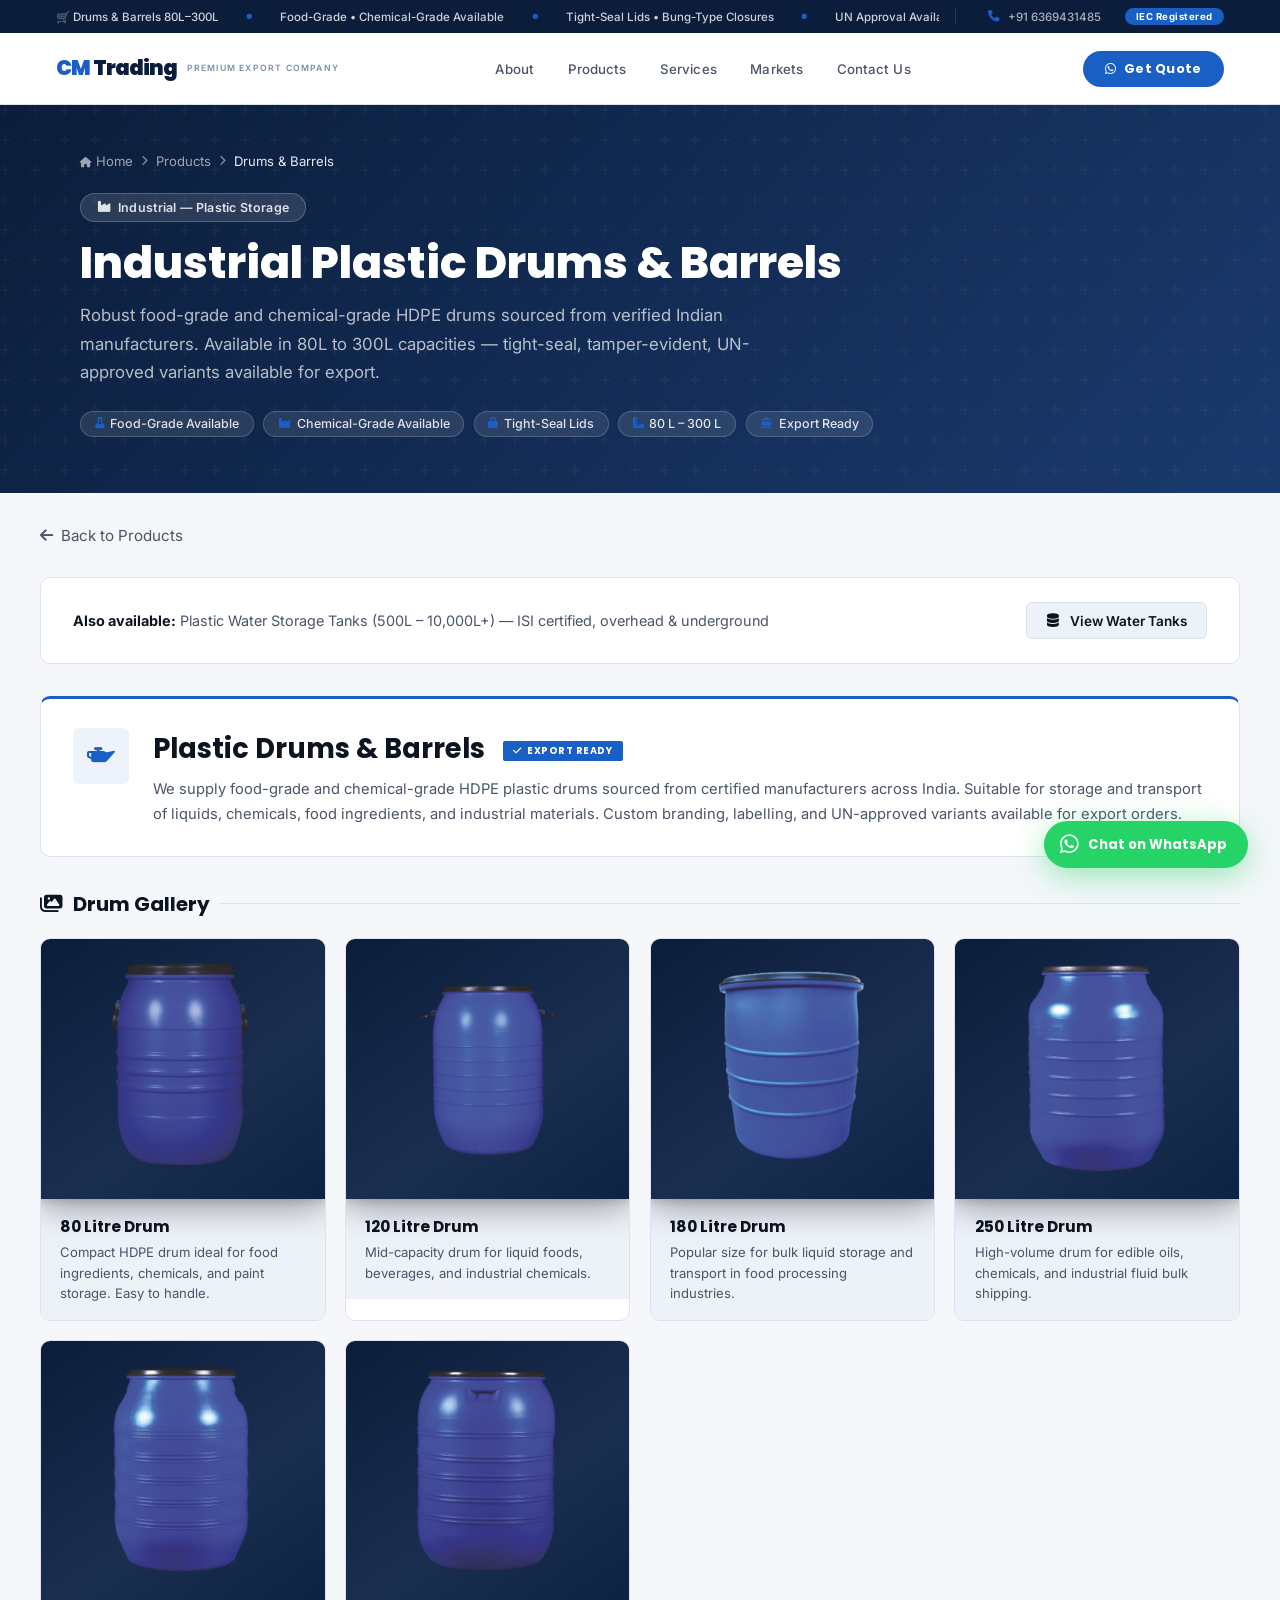
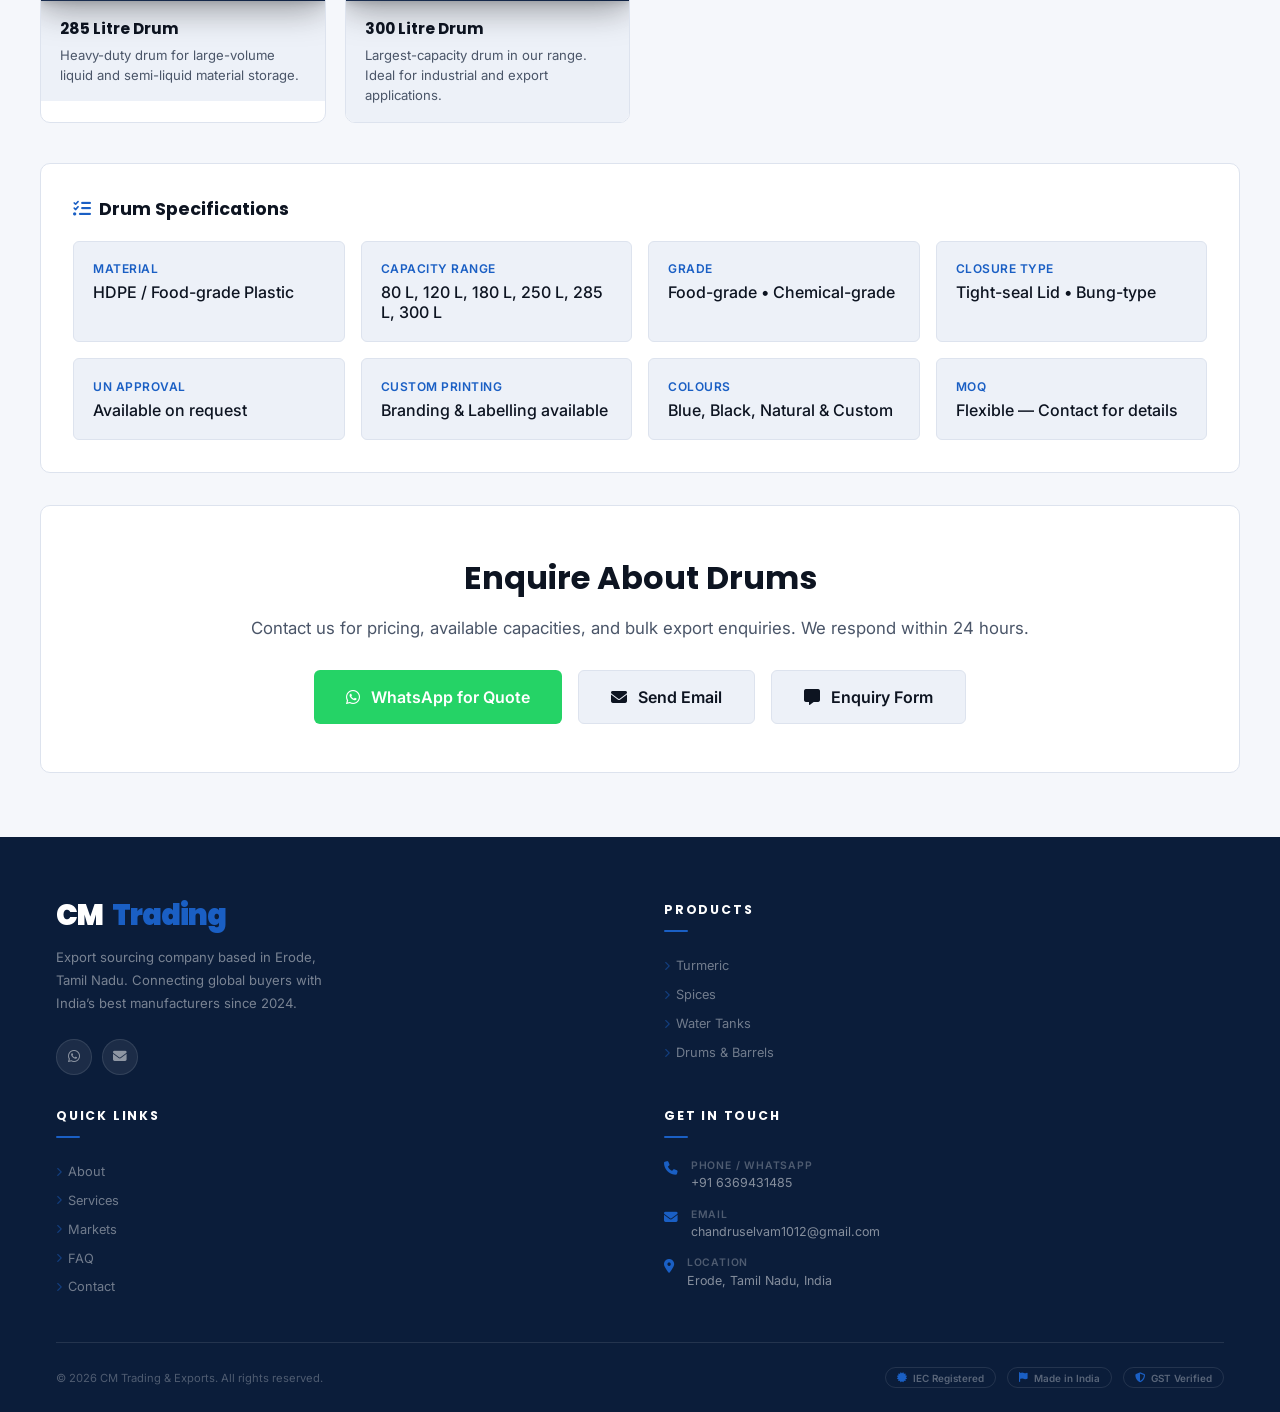
==== commit 7b8db666: "Redesign product section with master-detail layout; improve gallery image visibility with navy gradi" ====
--- a/pages/drums.html
+++ b/pages/drums.html
@@ -35,7 +35,7 @@
         .gallery-grid{display:grid;grid-template-columns:repeat(auto-fill,minmax(260px,1fr));gap:1.2rem;margin-bottom:2.5rem}
         .gallery-item{background:var(--bg-card);border:1px solid var(--border);border-radius:var(--radius);overflow:hidden;transition:transform .2s,border-color .2s,box-shadow .2s}
         .gallery-item:hover{transform:translateY(-5px);border-color:var(--saffron);box-shadow:0 10px 30px rgba(26,95,196,.1)}
-        .gallery-item img{width:100%;height:260px;object-fit:contain;display:block;background:var(--bg-alt);padding:1rem}
+        .gallery-item img{width:100%;height:260px;object-fit:contain;display:block;background:linear-gradient(145deg,#0B1D3A 0%,#1A2E50 60%,#0E2244 100%);padding:1rem;filter:drop-shadow(0 6px 18px rgba(0,0,0,0.35)) drop-shadow(0 1px 5px rgba(0,0,0,0.2))}
         .gallery-caption{padding:1rem 1.2rem;background:var(--bg-alt)}
         .gallery-caption h3{font-family:var(--font-head);font-size:.97rem;color:var(--dark);margin-bottom:.3rem}
         .gallery-caption p{color:var(--grey-1);font-size:.82rem;line-height:1.55}
--- a/css/style.css
+++ b/css/style.css
@@ -361,68 +361,84 @@
 .why-card h3{font-family:var(--font-head);font-size:.98rem;font-weight:700;color:#fff;margin-bottom:.65rem}
 .why-card p{font-size:.82rem;color:rgba(255,255,255,.5);line-height:1.75}
 
-/* --- PRODUCTS --- */
+/* --- PRODUCTS (Master–Detail) --- */
 .products-section{background:var(--bg-alt)}
-.products-row{display:grid;grid-template-columns:repeat(2,1fr);gap:1.8rem;margin-top:2.5rem}
-.product-card{
-  background:var(--bg-card);border:1.5px solid var(--border);
-  border-radius:var(--radius);overflow:hidden;
-  transition:var(--transition);text-decoration:none;color:inherit;
-  display:block;position:relative;box-shadow:var(--shadow-sm);
-}
-.product-card:hover{border-color:var(--saffron);box-shadow:var(--shadow-lg);transform:translateY(-6px)}
-.product-card-head{
-  position:relative;height:220px;
-  display:flex;align-items:center;justify-content:center;
-  background-size:cover;background-position:center;overflow:hidden;
-}
-.product-card-head::before{
-  content:'';position:absolute;inset:0;
-  background:linear-gradient(180deg,rgba(0,0,0,.5) 0%,rgba(0,0,0,.25) 100%);
-}
-.spices-head{background:linear-gradient(135deg,#7A3406 0%,#CF6000 55%,#E88020 100%)}
-.industrial-head{background:linear-gradient(135deg,#0E1F3D 0%,#1C3A6E 100%)}
-.product-card-icon-big{font-size:3.5rem;color:rgba(255,255,255,.92);z-index:1;filter:drop-shadow(0 2px 10px rgba(0,0,0,.5))}
-.product-badge{
-  position:absolute;top:.9rem;right:.9rem;
-  background:var(--saffron);color:#fff;
-  font-size:.62rem;font-weight:700;padding:.28rem .8rem;border-radius:var(--radius-pill);
-  display:flex;align-items:center;gap:.3rem;z-index:2;
-}
-.product-card::after{
-  content:'';position:absolute;bottom:0;left:0;right:0;height:4px;
-  background:linear-gradient(90deg,var(--saffron),var(--gold));
-  transform:scaleX(0);transform-origin:left;transition:transform .35s ease;
-}
-.product-card:hover::after{transform:scaleX(1)}
-.product-card-body{padding:1.6rem 1.8rem 2rem}
-.product-card-body h3{font-family:var(--font-head);font-size:1.1rem;font-weight:700;color:var(--dark);margin-bottom:.5rem}
-.product-origin{font-size:.72rem;color:var(--grey-1);margin-bottom:1.1rem;display:flex;align-items:center;gap:.4rem}
-.product-origin i{color:var(--saffron);font-size:.63rem}
-.product-list{display:flex;flex-direction:column;gap:.5rem}
-.product-list li{font-size:.8rem;color:var(--grey-1);display:flex;align-items:center;gap:.5rem}
-.product-list li i{color:var(--green);font-size:.62rem}
-.product-view-details{
-  margin-top:1.2rem;padding-top:1rem;border-top:1px solid var(--border);
-  color:var(--saffron);font-weight:700;font-size:.83rem;
-  display:flex;align-items:center;gap:.4rem;transition:var(--transition);
-}
-.product-card:hover .product-view-details{gap:.7rem}
-.product-sub-section{margin-top:1rem;padding-top:1rem;border-top:1px solid var(--border)}
-.product-sub-section:first-of-type{margin-top:.5rem;padding-top:0;border-top:none}
-.product-sub-label{font-size:.71rem;font-weight:700;color:var(--dark);text-transform:uppercase;letter-spacing:.8px;display:flex;align-items:center;gap:.45rem;margin-bottom:.65rem}
-.product-sub-label i{color:var(--saffron)}
-.product-badge-sm{background:var(--saffron);color:#fff;font-size:.55rem;font-weight:700;padding:.18rem .55rem;border-radius:var(--radius-pill);display:inline-flex;align-items:center;gap:.25rem;margin-left:auto}
-.product-sub-grid{display:grid;grid-template-columns:repeat(2,1fr);gap:.9rem;margin-top:.5rem}
-
-/* Clickable sub-section links */
-.product-sub-link{display:block;text-decoration:none;color:inherit;cursor:pointer;border-radius:var(--radius-sm);transition:background .18s}
-.product-sub-link:hover{background:var(--bg-alt)}
-.product-sub-link:hover .product-sub-label{color:var(--saffron)}
-.product-sub-arrow{margin-left:auto !important;font-size:.62rem !important;color:var(--saffron) !important;opacity:0;transform:translateX(-5px);transition:opacity .18s,transform .18s}
-.product-sub-link:hover .product-sub-arrow{opacity:1;transform:translateX(0)}
-/* Card is now a div — keep border/shadow hover but remove pointer cursor */
-.product-card{cursor:default}
+
+/* Category tabs */
+.prod-tabs{display:flex;gap:.5rem;margin-bottom:2rem;flex-wrap:wrap}
+.prod-tab{background:var(--bg-card);border:1.5px solid var(--border);color:var(--grey-1);font-family:var(--font-head);font-size:.8rem;font-weight:600;padding:.55rem 1.4rem;border-radius:var(--radius-pill);display:inline-flex;align-items:center;gap:.45rem;cursor:pointer;transition:var(--transition)}
+.prod-tab:hover{border-color:var(--saffron);color:var(--saffron)}
+.prod-tab.active{background:var(--saffron);border-color:var(--saffron);color:#fff}
+.prod-tab i{font-size:.75rem}
+
+/* Master–detail grid */
+.prod-master-detail{display:grid;grid-template-columns:280px 1fr;gap:1.6rem;align-items:start}
+
+/* LEFT: Selector list */
+.prod-selector{display:flex;flex-direction:column;gap:.7rem}
+.prod-sel-card{background:var(--bg-card);border:1.5px solid var(--border);border-radius:var(--radius);display:flex;align-items:center;gap:.9rem;padding:.9rem 1rem;cursor:pointer;transition:var(--transition);position:relative;overflow:hidden}
+.prod-sel-card::before{content:'';position:absolute;left:0;top:0;bottom:0;width:3px;background:var(--saffron);transform:scaleY(0);transform-origin:bottom;transition:transform .25s ease}
+.prod-sel-card:hover{border-color:rgba(26,95,196,.3);box-shadow:var(--shadow-sm);transform:translateX(3px)}
+.prod-sel-card.active{border-color:var(--saffron);background:var(--saffron-soft);box-shadow:0 4px 18px var(--saffron-glow)}
+.prod-sel-card.active::before{transform:scaleY(1)}
+.prod-sel-card.hidden{display:none}
+.prod-sel-visual{width:46px;height:46px;border-radius:var(--radius-sm);display:flex;align-items:center;justify-content:center;flex-shrink:0;font-size:1.25rem;color:#fff}
+.prod-sel-info{flex:1;min-width:0}
+.prod-sel-cat{font-size:.58rem;font-weight:700;text-transform:uppercase;letter-spacing:1px;color:var(--grey-2);display:block;margin-bottom:.12rem}
+.prod-sel-info h4{font-family:var(--font-head);font-size:.88rem;font-weight:700;color:var(--dark);line-height:1.2;white-space:nowrap;overflow:hidden;text-overflow:ellipsis}
+.prod-sel-info p{font-size:.68rem;color:var(--grey-2);white-space:nowrap;overflow:hidden;text-overflow:ellipsis;margin-top:.1rem}
+.prod-sel-card.active .prod-sel-info h4{color:var(--saffron)}
+.prod-sel-card.active .prod-sel-cat{color:var(--saffron);opacity:.7}
+.prod-sel-badge{font-size:.54rem;font-weight:700;letter-spacing:.4px;text-transform:uppercase;padding:.18rem .6rem;border-radius:var(--radius-pill);flex-shrink:0}
+.prod-sel-badge.featured{background:var(--saffron);color:#fff}
+.prod-sel-arrow{color:var(--grey-2);font-size:.68rem;margin-left:auto;flex-shrink:0;transition:var(--transition)}
+.prod-sel-card.active .prod-sel-arrow,.prod-sel-card:hover .prod-sel-arrow{color:var(--saffron);transform:translateX(3px)}
+
+/* Colour themes (reused in detail headers too) */
+.turmeric-bg{background:linear-gradient(145deg,#7A3406 0%,#CF6000 52%,#E88020 100%)}
+.spices-bg{background:linear-gradient(145deg,#6B0808 0%,#B91C1C 60%,#DC2626 100%)}
+.tanks-bg{background:linear-gradient(145deg,#0E1F3D 0%,#1A5FC4 65%,#3B82F6 100%)}
+.drums-bg{background:linear-gradient(145deg,#0D2010 0%,#046A38 58%,#059669 100%)}
+
+/* RIGHT: Detail panel */
+.prod-detail-panel{position:relative;min-height:500px}
+.prod-detail{display:none;background:var(--bg-card);border:1.5px solid var(--border);border-radius:var(--radius);overflow:hidden;box-shadow:var(--shadow);animation:pdpFadeIn .3s ease}
+.prod-detail.active{display:block}
+@keyframes pdpFadeIn{from{opacity:0;transform:translateY(10px)}to{opacity:1;transform:translateY(0)}}
+
+/* Detail header banner */
+.pdp-header{position:relative;height:200px;display:flex;align-items:flex-end;justify-content:space-between;padding:1.6rem 2rem;overflow:hidden}
+.pdp-header-overlay{position:absolute;inset:0;background:linear-gradient(to right,rgba(0,0,0,.68) 55%,rgba(0,0,0,.12) 100%);z-index:1}
+.pdp-header-content{position:relative;z-index:2}
+.pdp-category{font-size:.63rem;font-weight:700;text-transform:uppercase;letter-spacing:1.5px;color:rgba(255,255,255,.75);display:flex;align-items:center;gap:.35rem;margin-bottom:.45rem}
+.pdp-title{font-family:var(--font-head);font-size:1.85rem;font-weight:800;color:#fff;line-height:1.1;margin-bottom:.55rem;letter-spacing:-.5px}
+.pdp-origin{font-size:.74rem;color:rgba(255,255,255,.7);display:flex;align-items:center;gap:.4rem;margin-bottom:.55rem}
+.pdp-seal{display:inline-flex;align-items:center;gap:.35rem;background:rgba(255,255,255,.15);border:1px solid rgba(255,255,255,.25);color:rgba(255,255,255,.9);font-size:.6rem;font-weight:700;padding:.22rem .75rem;border-radius:var(--radius-pill);-webkit-backdrop-filter:blur(6px);backdrop-filter:blur(6px);text-transform:uppercase;letter-spacing:.5px}
+.pdp-icon-wrap{position:relative;z-index:2;width:76px;height:76px;border-radius:50%;background:rgba(255,255,255,.12);border:2px solid rgba(255,255,255,.2);display:flex;align-items:center;justify-content:center;font-size:2.2rem;color:rgba(255,255,255,.9);-webkit-backdrop-filter:blur(8px);backdrop-filter:blur(8px);flex-shrink:0}
+
+/* Detail body */
+.pdp-body{padding:1.8rem 2rem}
+.pdp-description{font-size:.9rem;color:var(--grey-1);line-height:1.9;margin-bottom:1.6rem;padding-bottom:1.6rem;border-bottom:1px solid var(--border)}
+.pdp-description strong{color:var(--dark)}
+.pdp-two-col{display:grid;grid-template-columns:1fr 1fr;gap:2rem;margin-bottom:1.6rem}
+.pdp-section-title{font-family:var(--font-head);font-size:.75rem;font-weight:700;text-transform:uppercase;letter-spacing:1.2px;color:var(--grey-2);display:flex;align-items:center;gap:.45rem;margin-bottom:.9rem}
+.pdp-section-title i{color:var(--saffron);font-size:.82rem}
+.pdp-feature-list{list-style:none;display:flex;flex-direction:column;gap:.55rem}
+.pdp-feature-list li{display:flex;align-items:center;gap:.55rem;font-size:.85rem;color:var(--dark);font-weight:500}
+.pdp-feature-list li i{color:var(--green);font-size:.78rem;flex-shrink:0}
+.pdp-specs{display:flex;flex-direction:column;gap:.45rem}
+.pdp-spec-row{display:flex;justify-content:space-between;align-items:center;padding:.48rem .7rem;background:var(--bg-alt);border-radius:var(--radius-sm);border:1px solid var(--border-light)}
+.pdp-spec-row span{font-size:.76rem;color:var(--grey-1)}
+.pdp-spec-row strong{font-size:.76rem;color:var(--dark);font-weight:700;text-align:right}
+.pdp-certs{display:flex;flex-wrap:wrap;gap:.45rem;padding:1.1rem 0;margin-bottom:1.2rem;border-top:1px solid var(--border);border-bottom:1px solid var(--border)}
+.pdp-certs span{display:inline-flex;align-items:center;gap:.35rem;background:var(--saffron-soft);border:1px solid rgba(26,95,196,.15);color:var(--saffron);font-size:.68rem;font-weight:700;padding:.28rem .85rem;border-radius:var(--radius-pill)}
+
+/* Detail action buttons */
+.pdp-actions{display:flex;gap:.85rem;align-items:center;flex-wrap:wrap}
+.pdp-btn-wa{background:var(--wa-green);color:#fff;font-family:var(--font-head);font-weight:700;font-size:.82rem;padding:.72rem 1.5rem;border-radius:var(--radius-pill);display:inline-flex;align-items:center;gap:.5rem;transition:var(--transition);box-shadow:0 4px 14px rgba(37,211,102,.3)}
+.pdp-btn-wa:hover{background:#1eba58;transform:translateY(-2px);box-shadow:0 8px 22px rgba(37,211,102,.4)}
+.pdp-btn-detail{color:var(--saffron);font-weight:700;font-size:.82rem;display:inline-flex;align-items:center;gap:.45rem;padding:.72rem 1.4rem;border-radius:var(--radius-pill);border:1.5px solid rgba(26,95,196,.25);transition:var(--transition)}
+.pdp-btn-detail:hover{background:var(--saffron-soft);gap:.75rem;border-color:var(--saffron)}
 
 /* --- SERVICES --- */
 .services-section{background:var(--bg-card);border-bottom:1px solid var(--border)}
@@ -695,6 +711,9 @@
   .why-section{padding:3rem 2.5rem}
   .why-grid{grid-template-columns:repeat(2,1fr)}
   .services-grid{grid-template-columns:repeat(2,1fr)}
+  .prod-master-detail{grid-template-columns:240px 1fr}
+  .pdp-title{font-size:1.55rem}
+  .pdp-two-col{grid-template-columns:1fr 1fr}
   .markets-grid{grid-template-columns:repeat(2,1fr)}
   .stats-grid{grid-template-columns:repeat(2,1fr)}
   .stat-item{border-right:none;border-bottom:1px solid rgba(255,255,255,.2)}
@@ -737,7 +756,12 @@
   .form-actions{flex-direction:column}
   .btn-submit,.btn-reset{width:100%}
   .testimonials-grid{grid-template-columns:1fr}
-  .products-row{grid-template-columns:1fr}
+  .prod-master-detail{grid-template-columns:1fr;gap:1rem}
+  .prod-selector{display:grid;grid-template-columns:repeat(2,1fr);gap:.6rem}
+  .pdp-two-col{grid-template-columns:1fr 1fr}
+  .pdp-header{height:160px}
+  .pdp-title{font-size:1.35rem}
+  .pdp-icon-wrap{width:60px;height:60px;font-size:1.7rem}
   .office-card{grid-template-columns:1fr}
   .office-image{min-height:250px}
   .office-details{padding:1.5rem}
@@ -753,9 +777,11 @@
   .about-cards-col{grid-template-columns:1fr 1fr}
   .hero-actions{flex-direction:column;align-items:stretch}
   .btn-primary,.btn-secondary,.btn-wa{padding:.9rem 1.5rem;font-size:.9rem;justify-content:center}
-  .products-row{grid-template-columns:1fr}
-  .product-sub-grid{grid-template-columns:1fr}
-  .product-card-head{height:200px}
+  .prod-selector{grid-template-columns:1fr}
+  .pdp-two-col{grid-template-columns:1fr}
+  .pdp-header{height:140px}
+  .pdp-icon-wrap{display:none}
+  .pdp-body{padding:1.2rem 1.2rem}
   .stats-grid{grid-template-columns:1fr 1fr}
   .stat-item:nth-child(odd){border-right:1px solid rgba(255,255,255,.2)}
   .why-grid{grid-template-columns:1fr}
@@ -771,6 +797,5 @@
   .why-section{padding:2.5rem 1rem}
   .btn-primary,.btn-secondary,.btn-wa{font-size:.85rem;padding:.85rem 1.2rem}
   .stat-number{font-size:2.8rem}
-  .product-card-body{padding:1.2rem}
   .about-cards-col{grid-template-columns:1fr}
 }
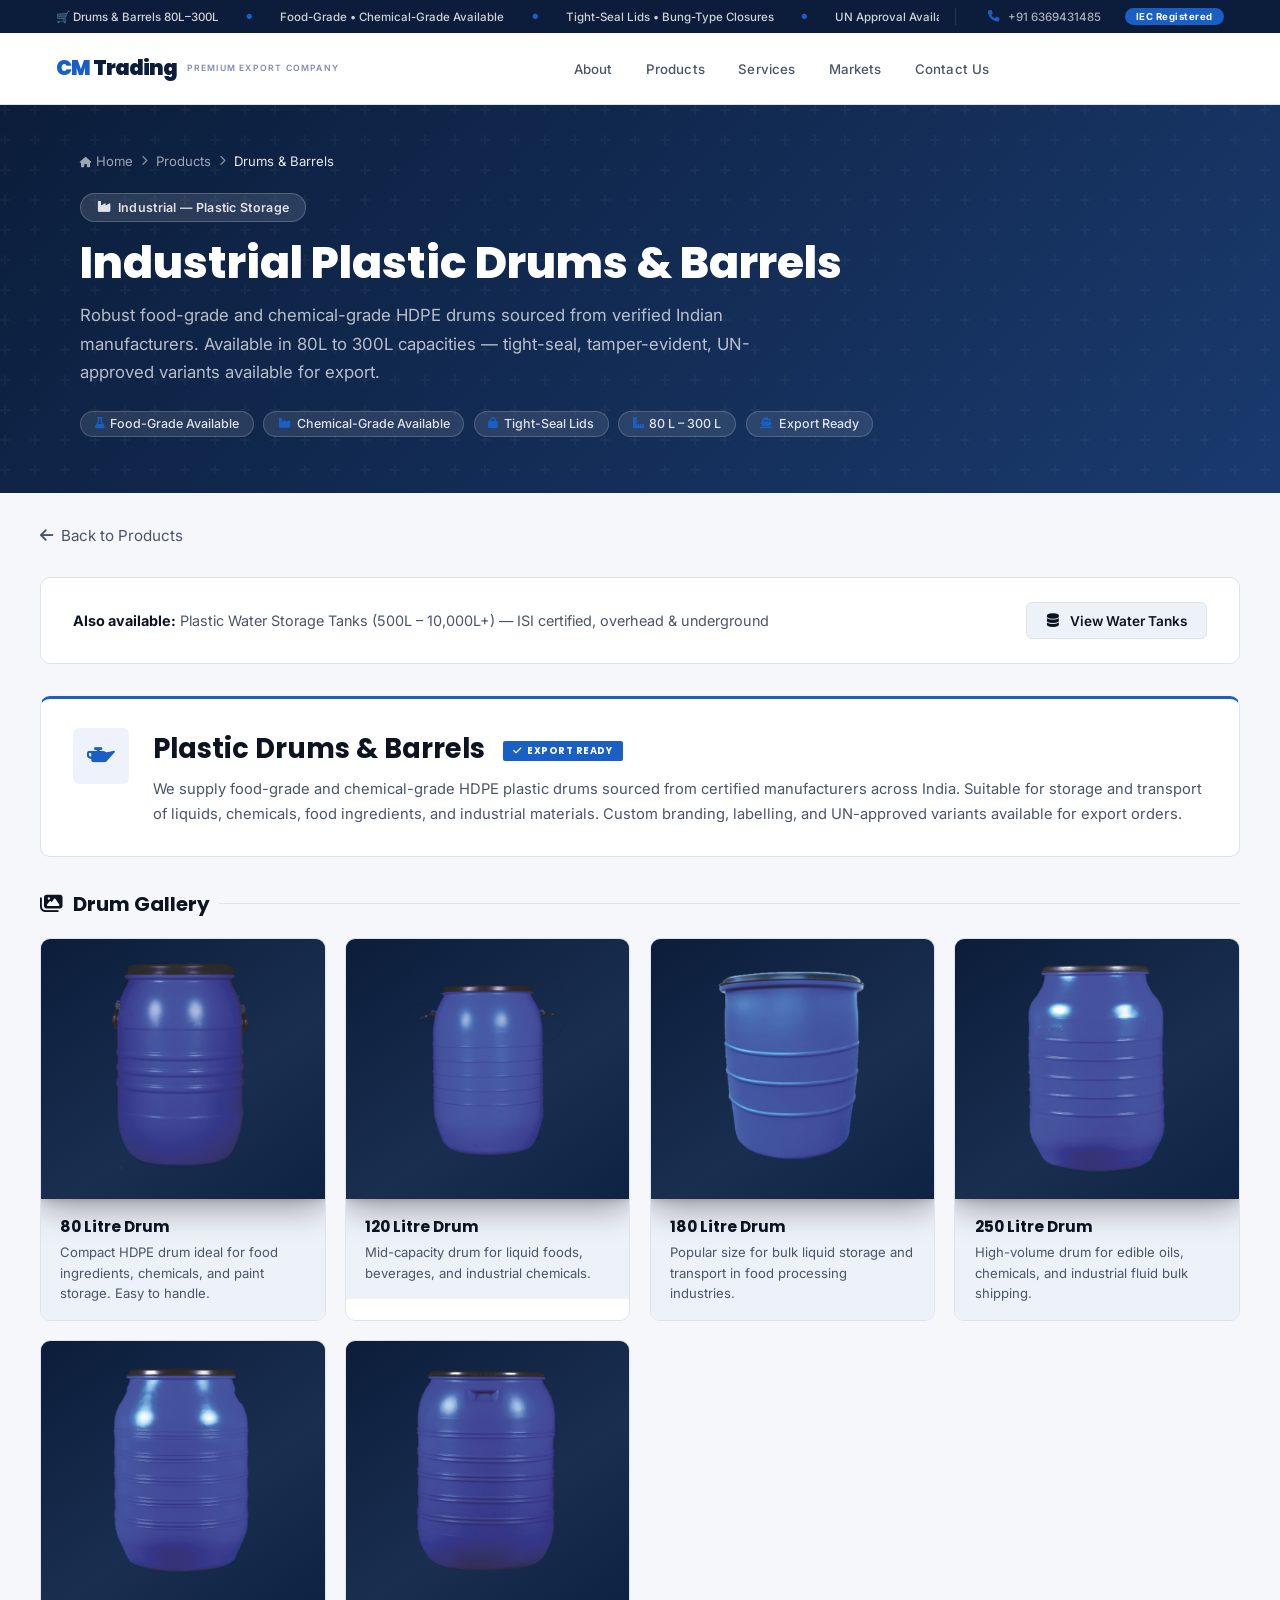
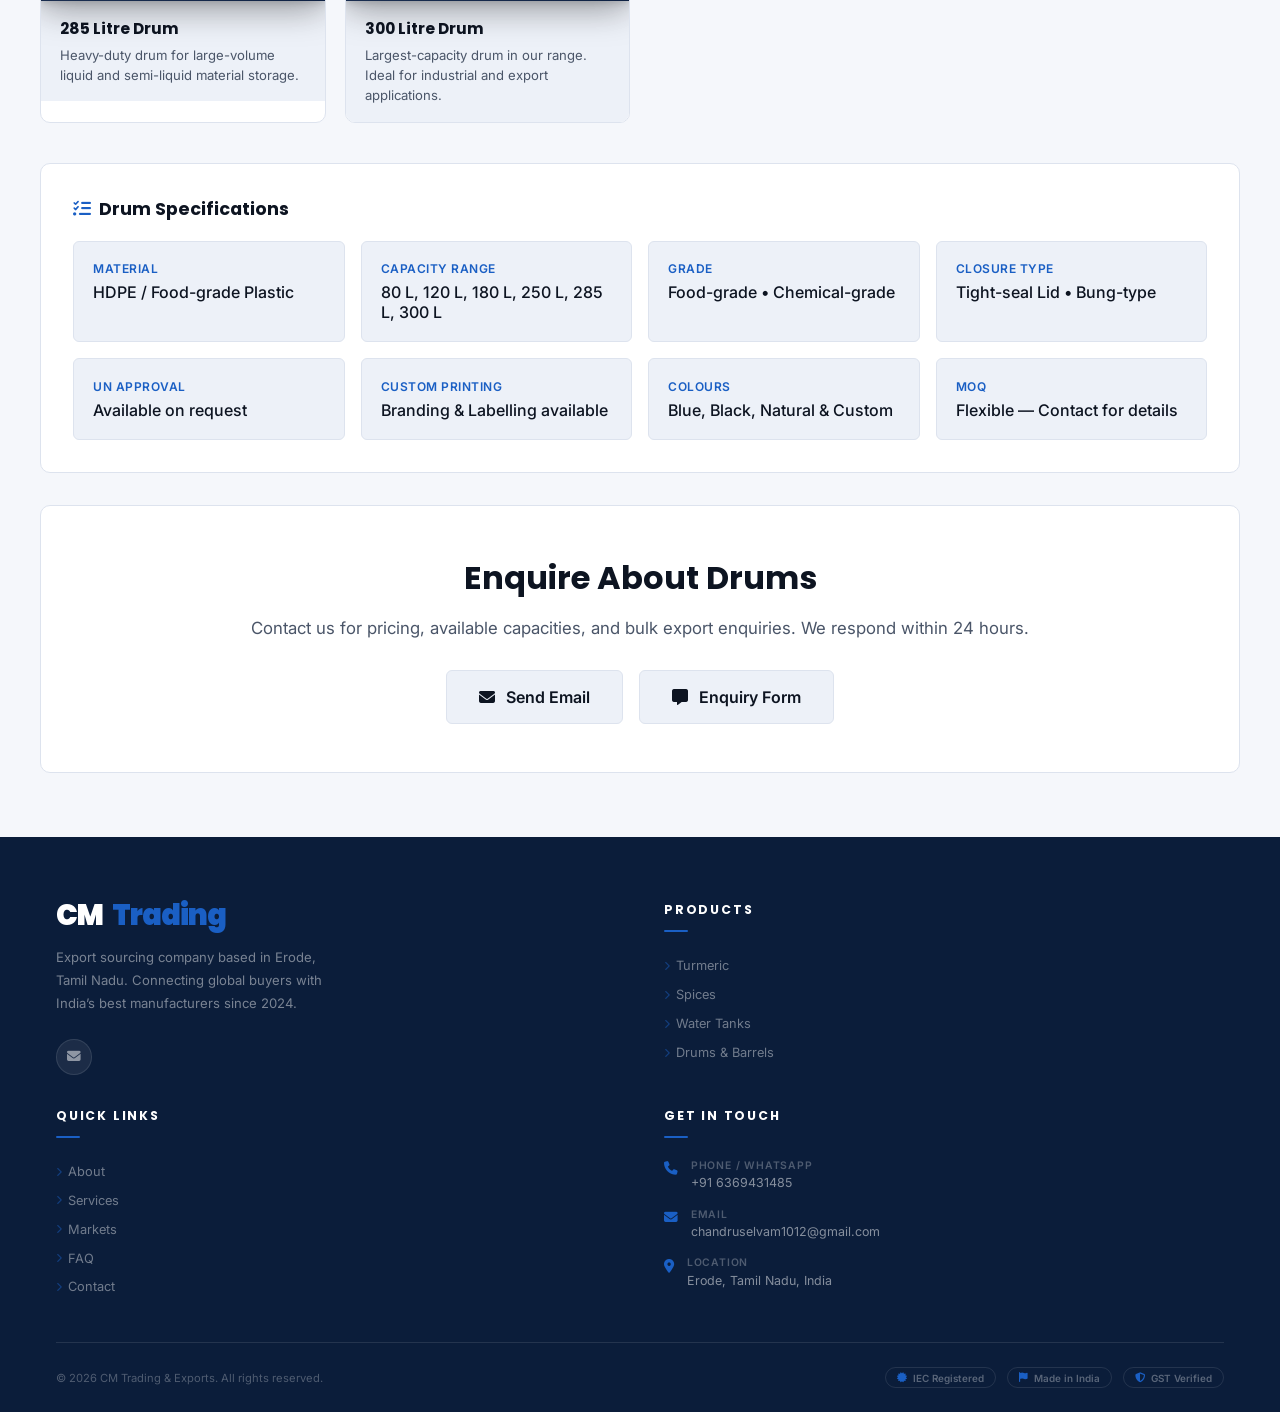
==== commit e14329f2: "Remove all WhatsApp links and floating buttons from entire website" ====
--- a/pages/drums.html
+++ b/pages/drums.html
@@ -103,9 +103,6 @@
             <a href="../index.html#contact">Contact Us</a>
         </nav>
         <div style="display:flex;align-items:center;gap:.75rem">
-            <a href="https://wa.me/916369431485" target="_blank" rel="noopener" class="header-cta">
-                <i class="fab fa-whatsapp"></i> Get Quote
-            </a>
             <button class="mobile-nav-toggle" id="mobileNavToggle" aria-label="Toggle navigation">
                 <span></span><span></span><span></span>
             </button>
@@ -229,9 +226,7 @@
                 <h2>Enquire About Drums</h2>
                 <p>Contact us for pricing, available capacities, and bulk export enquiries. We respond within 24 hours.</p>
                 <div class="cta-buttons">
-                    <a href="https://wa.me/916369431485?text=Hi%2C%20I%20am%20interested%20in%20Plastic%20Drums%20%26%20Barrels.%20Please%20share%20pricing%20and%20details." target="_blank" rel="noopener" class="cta-btn cta-btn-primary">
-                        <i class="fab fa-whatsapp"></i> WhatsApp for Quote
-                    </a>
+
                     <a href="mailto:chandruselvam1012@gmail.com?subject=Drums%20%26%20Barrels%20Enquiry%20-%20CM%20Trading" class="cta-btn cta-btn-secondary">
                         <i class="fas fa-envelope"></i> Send Email
                     </a>
@@ -251,7 +246,7 @@
                 <div class="footer-logo-mark"><span class="footer-logo-main">CM</span><span class="footer-logo-accent">&nbsp;Trading</span></div>
                 <p class="footer-tagline">Export sourcing company based in Erode, Tamil Nadu. Connecting global buyers with India&rsquo;s best manufacturers since 2024.</p>
                 <div class="footer-social">
-                    <a href="https://wa.me/916369431485" target="_blank" rel="noopener" aria-label="WhatsApp"><i class="fab fa-whatsapp"></i></a>
+
                     <a href="mailto:chandruselvam1012@gmail.com" aria-label="Email"><i class="fas fa-envelope"></i></a>
                 </div>
             </div>
@@ -293,9 +288,6 @@
         </div>
     </footer>
 
-    <a href="https://wa.me/916369431485" class="wa-float" target="_blank" rel="noopener" aria-label="Chat on WhatsApp">
-        <i class="fab fa-whatsapp"></i><span>Chat on WhatsApp</span>
-    </a>
     <script src="../js/script.js"></script>
 </body>
 </html>
